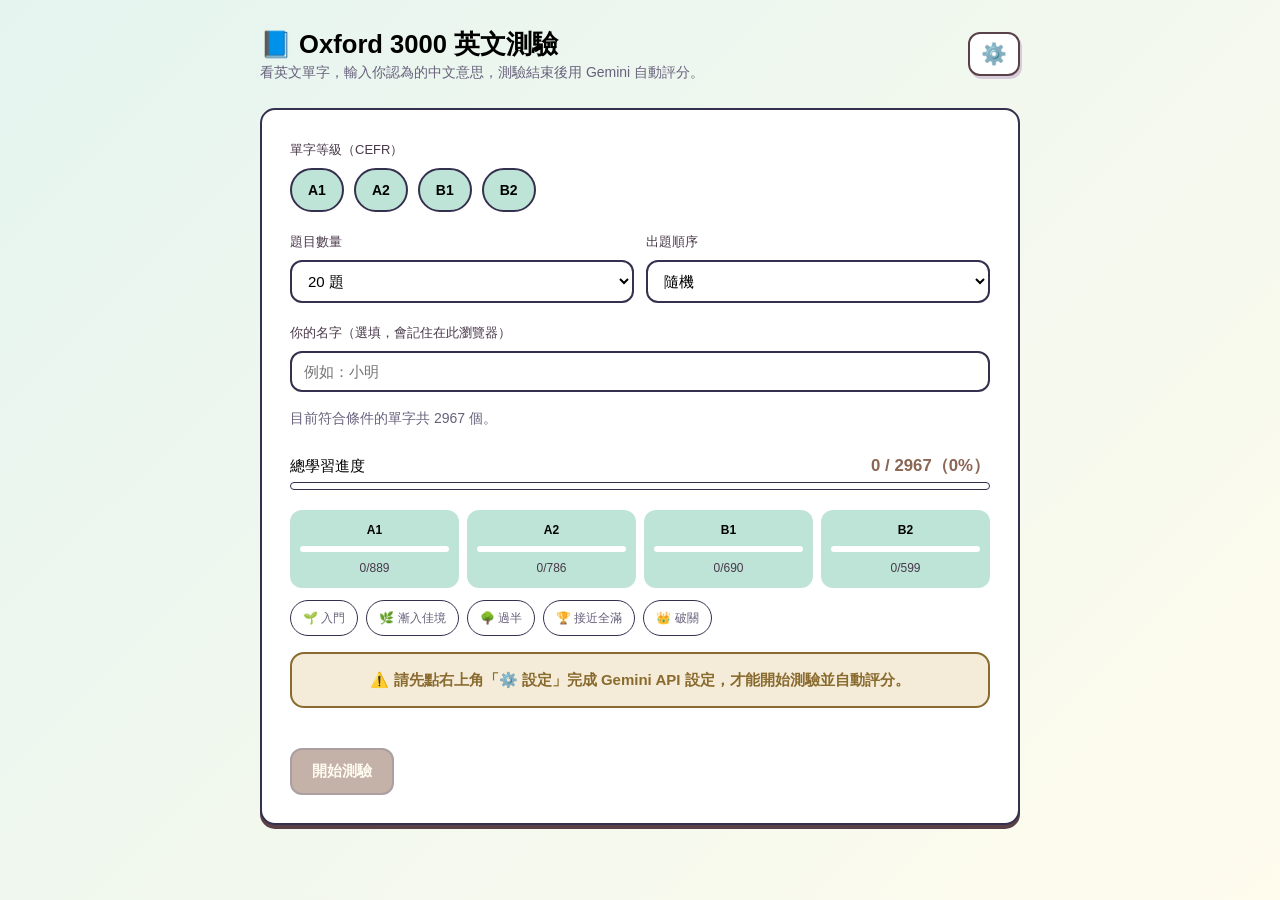
==== oxford3000_quiz.html @ 777d3709 "Add files via upload 重構、修改動線、新增遺忘曲線訓練" ====
<!DOCTYPE html>
<html lang="zh-Hant">
<head>
<meta charset="UTF-8">
<meta name="viewport" content="width=device-width, initial-scale=1.0">
<title>Oxford 3000 單字測驗</title>
<link rel="stylesheet" href="oxford3000_quiz.css">
</head>
<body>
<div class="wrap">
  <div class="row" style="justify-content:space-between; align-items:flex-start; flex-wrap:nowrap; gap:12px;">
    <div>
      <h1>📘 Oxford 3000 英文測驗</h1>
      <p class="sub">看英文單字，輸入你認為的中文意思，測驗結束後用 Gemini 自動評分。</p>
    </div>
    <button type="button" class="icon-btn secondary" id="openSettingsBtn" title="設定">⚙️</button>
  </div>

  <!-- SETUP SCREEN -->
  <div class="card" id="setupScreen">
    <div class="card hidden" id="resumeBanner" style="background:var(--color-warning-surface); border-color:var(--color-warning); padding:16px; margin-bottom:18px;">
      <p style="margin:0 0 10px; font-size:.9rem;">偵測到上次有一份未完成的測驗（進度：<span id="resumeProgress"></span>），是否要繼續？</p>
      <div class="actions" style="margin-top:0;">
        <button id="resumeBtn">繼續上次測驗</button>
        <button class="secondary" id="discardResumeBtn">放棄並清除紀錄</button>
      </div>
    </div>
    <div class="row" style="margin-bottom:18px;">
      <div class="field">
        <label>單字等級（CEFR）</label>
        <div class="levels" id="levelChips">
          <div class="chip active" data-level="A1">A1</div>
          <div class="chip active" data-level="A2">A2</div>
          <div class="chip active" data-level="B1">B1</div>
          <div class="chip active" data-level="B2">B2</div>
        </div>
      </div>
    </div>
    <div class="row" style="margin-bottom:18px;">
      <div class="field">
        <label>題目數量</label>
        <select id="questionCount">
          <option value="10">10 題</option>
          <option value="20" selected>20 題</option>
          <option value="50">50 題</option>
          <option value="100">100 題</option>
          <option value="all">全部（符合條件的單字）</option>
        </select>
      </div>
      <div class="field">
        <label>出題順序</label>
        <select id="orderMode">
          <option value="random" selected>隨機</option>
          <option value="sequential">依單字表順序</option>
        </select>
      </div>
    </div>
    <div class="row">
      <div class="field">
        <label>你的名字（選填，會記住在此瀏覽器）</label>
        <input type="text" id="userName" placeholder="例如：小明">
      </div>
    </div>
    <p id="poolInfo" class="sub" style="margin-top:14px;"></p>

    <div class="hidden" id="fullClearBanner">
      <div class="full-clear-banner">👑 恭喜！Oxford 3000 全部單字都已經學會，平台已破關！</div>
    </div>

    <div class="dashboard" id="dashboard">
      <div class="dash-total">
        <span>總學習進度</span>
        <b id="dashProgressLabel">0 / 0</b>
      </div>
      <div class="progress-bar"><div class="progress-fill" id="dashProgressFill"></div></div>
      <div class="level-progress-row" id="levelProgressRow"></div>
      <div class="badge-row" id="badgeRow"></div>
      <p class="sub hidden" id="upcomingReviewNote" style="margin:10px 0 0;"></p>
    </div>

    <div class="hidden" id="geminiRequiredBanner" style="margin:16px 0 4px;">
      <div class="notice-banner">⚠️ 請先點右上角「⚙️ 設定」完成 Gemini API 設定，才能開始測驗並自動評分。</div>
    </div>

    <div class="row hidden" id="reinforceRow" style="margin:16px 0 4px;">
      <label style="display:flex; align-items:center; gap:8px; cursor:pointer; margin:0;">
        <input type="checkbox" id="includeMasteredChk">
        包含已學會單字（鞏固複習，答錯會退回待複習）
      </label>
    </div>

    <div class="actions" id="practiceActions">
      <button class="secondary hidden" id="reviewBtn">🔁 複習測驗</button>
      <button class="secondary hidden" id="flashcardBtn">📇 閃卡複習</button>
    </div>

    <div class="actions">
      <button id="startBtn" disabled title="請先完成 Gemini API 設定">開始測驗</button>
    </div>
  </div>

  <!-- QUIZ SCREEN -->
  <div class="card hidden" id="quizScreen">
    <div class="quiz-mode-badge hidden" id="quizModeBadge">🔁 複習測驗</div>
    <div class="progress-text" id="progressText"></div>
    <div class="progress-bar"><div class="progress-fill" id="progressFill"></div></div>
    <div class="word-display">
      <div class="word" id="currentWord">word</div>
      <div class="level-badge" id="currentLevel">A1</div>
    </div>
    <label for="answerInput">請輸入中文意思</label>
    <div class="answer-row">
      <input type="text" class="answer-input" id="answerInput" autocomplete="off" placeholder="輸入中文意思，按 Enter 下一題">
      <button type="button" class="icon-btn mic-btn hidden" id="micBtn" title="語音輸入">🎤</button>
      <button type="button" class="icon-btn clear-btn" id="clearAnswerBtn" title="清除（Esc）">✕</button>
    </div>
    <div class="nav-actions">
      <button class="secondary" id="prevBtn">← 上一題</button>
      <div class="mid">
        <button class="secondary" id="skipBtn">跳過</button>
      </div>
      <button id="nextBtn">下一題 →</button>
    </div>
    <div class="actions">
      <button class="secondary" id="finishBtn">提早結束並產生結果</button>
    </div>
  </div>

  <!-- RESULT SCREEN -->
  <div class="card hidden" id="resultScreen">
    <h2 style="margin-top:0;">✅ 測驗完成</h2>
    <div class="stat-row">
      <div class="stat"><b id="statTotal">0</b>總題數</div>
      <div class="stat"><b id="statAnswered">0</b>已作答</div>
      <div class="stat"><b id="statSkipped">0</b>跳過</div>
    </div>

    <div class="card" id="geminiGradeBox" style="background:var(--color-surface-raised); border-color:var(--color-border-default); padding:16px; margin-bottom:18px;">
      <div class="row" style="justify-content:space-between; align-items:center; gap:12px;">
        <p class="sub" style="margin:0;">🔮 直接呼叫你設定好的 Gemini API 評分，結果會立即更新學習進度與閃卡。</p>
        <button type="button" id="geminiGradeBtn" disabled title="尚未設定 Gemini API，請先點右上角「⚙️ 設定」填寫">🔮 使用 Gemini 自動評分</button>
      </div>
      <div class="hidden" id="geminiGradeLoading" style="margin:10px 0 0; display:flex; align-items:center; gap:10px;">
        <span class="spinner" aria-hidden="true"></span>
        <span class="sub" id="geminiGradeLoadingText" style="margin:0;"></span>
      </div>
      <p class="sub hidden" id="geminiGradeStatus" style="margin:10px 0 0;"></p>
      <div class="actions hidden" id="geminiGradeActions" style="margin-top:10px;">
        <button type="button" class="secondary" id="goToFlashcardsAfterGradeBtn">📇 前往閃卡複習</button>
      </div>
    </div>

    <h3>作答回顧</h3>
    <div class="review-list" id="reviewList"></div>

    <div class="actions">
      <button class="secondary" id="restartBtn">重新開始測驗</button>
    </div>
  </div>

  <!-- FLASHCARD SCREEN -->
  <div class="card hidden" id="flashcardScreen">
    <div class="row" style="justify-content:space-between; align-items:center;">
      <h2 style="margin:0;">📇 閃卡複習 <span id="flashcardCount" style="color:var(--color-text-tertiary); font-size:.9rem; font-weight:400;"></span></h2>
      <div class="view-toggle">
        <button class="secondary active" id="flashcardListModeBtn">列表</button>
        <button class="secondary" id="flashcardFlipModeBtn">翻卡</button>
      </div>
    </div>

    <div id="flashcardListView" style="margin-top:16px;">
      <div class="review-list" id="flashcardList"></div>
    </div>

    <div id="flashcardFlipView" class="hidden" style="margin-top:16px;">
      <div class="progress-text" id="flipProgressText"></div>
      <div class="flip-card" id="flipCard">
        <button type="button" class="icon-btn speak-btn" id="flipSpeakBtn" title="播放發音">🔊</button>
        <div class="flip-card-inner">
          <div class="flip-card-front">
            <div class="word" id="flipWord">word</div>
            <div class="flip-phonetic hidden" id="flipPhoneticFront"></div>
          </div>
          <div class="flip-card-back">
            <div class="word" id="flipMeaning" style="font-size:1.6rem;">意思</div>
            <div class="flip-pos hidden" id="flipPos"></div>
            <div class="flip-phonetic hidden" id="flipPhonetic"></div>
            <div class="flip-soundalike hidden" id="flipSoundAlike"></div>
            <div class="flip-example hidden" id="flipExample"></div>
            <div class="flip-mnemonic hidden" id="flipMnemonic"></div>
            <div class="flip-related hidden" id="flipRelated"></div>
          </div>
        </div>
      </div>
      <p class="sub" style="text-align:center;">點卡片或按空白鍵翻面，按 🔊 或 <kbd>S</kbd> 鍵播放發音</p>
      <div class="nav-actions">
        <button class="secondary" id="flipPrevBtn">← 上一張</button>
        <button id="flipNextBtn">下一張 →</button>
      </div>
    </div>

    <div class="actions">
      <button id="startReviewFromFlashcardBtn">📝 開始複習測驗</button>
      <button class="secondary" id="backFromFlashcardBtn">← 返回</button>
    </div>
  </div>

  <!-- FULL CLEAR CELEBRATION -->
  <div class="full-clear-overlay hidden" id="fullClearOverlay">
    <div class="full-clear-modal">
      <h2>🎉 破關！</h2>
      <p>Oxford 3000 全部 <b id="fullClearTotal">0</b> 個單字都已經學會了！</p>
      <button id="closeFullClearBtn">太棒了</button>
    </div>
  </div>

  <!-- SETTINGS MODAL -->
  <div class="settings-overlay hidden" id="settingsOverlay">
    <div class="settings-modal">
      <div class="row" style="justify-content:space-between; align-items:center; flex-wrap:nowrap; margin-bottom:16px;">
        <h2>⚙️ 設定</h2>
        <button type="button" class="icon-btn clear-btn" id="closeSettingsBtn" title="關閉">✕</button>
      </div>

      <h3>Gemini API 設定</h3>
      <p class="sub" style="margin:0 0 12px;">設定後可在測驗結束時一鍵自動評分。⚠️ 金鑰只會存在你目前這個瀏覽器的 localStorage，僅供個人使用，請勿在公用電腦上啟用；「匯出進度」預設不會包含金鑰。</p>
      <div class="row">
        <div class="field">
          <label>Gemini API Key</label>
          <div class="answer-row">
            <input type="password" id="geminiApiKey" placeholder="貼上你的 Gemini API Key" autocomplete="off">
            <button type="button" class="icon-btn secondary" id="toggleKeyVisibilityBtn" title="顯示/隱藏金鑰">👁️</button>
          </div>
        </div>
        <div class="field">
          <label for="geminiModelId">Model ID</label>
          <input type="text" id="geminiModelId" placeholder="例如：gemini-2.5-flash（可輸入或從清單選擇）" list="geminiModelSuggestions" autocomplete="off">
          <datalist id="geminiModelSuggestions">
            <option value="gemini-3.7-flash">
            <option value="gemini-3.5-flash">
            <option value="gemini-3.5-flash-lite">
          </datalist>
        </div>
      </div>
      <div class="actions" style="margin-top:12px; align-items:center;">
        <button type="button" class="secondary" id="testGeminiBtn">🔌 測試連線</button>
        <span class="sub" id="geminiTestResult" style="margin:0;"></span>
      </div>

      <hr class="settings-divider">

      <h3>進度備份</h3>
      <p class="sub" style="margin:0 0 12px;">可匯出後在其他裝置/瀏覽器匯入還原。</p>
      <div class="row" style="align-items:center;">
        <label style="display:flex; align-items:center; gap:6px; cursor:pointer; margin:0; font-size:.85rem; font-weight:400;">
          <input type="checkbox" id="exportIncludeGeminiKeyChk">
          匯出時包含 API Key
        </label>
      </div>
      <div class="actions" style="margin-top:10px;">
        <button type="button" class="secondary" id="exportProgressBtn">📤 匯出進度</button>
        <button type="button" class="secondary" id="importProgressBtn">📥 匯入進度</button>
        <input type="file" id="importProgressFile" accept="application/json,.json" class="hidden" aria-label="匯入進度檔案">
      </div>
    </div>
  </div>

  <div class="toast" id="toast"></div>
</div>

<script src="oxford3000_words.js"></script>
<script src="oxford3000_quiz.js"></script>
</body>
</html>
---- oxford3000_quiz.css ----
:root{
    /* Typography */
    --font-family:"Microsoft JhengHei","Trebuchet MS",sans-serif;
    --font-size-xs:12px; --font-size-sm:13px; --font-size-md:14px; --font-size-lg:15px;
    --font-size-xl:16px; --font-size-2xl:23px;
    --font-size-base:15px; --line-height-base:24px; --font-weight-base:400;

    /* Color */
    --color-text-primary:#000000; --color-text-secondary:#493849; --color-text-tertiary:#68617c;
    --color-text-inverse:#fff9df;
    --color-surface-muted:#ffffff; --color-surface-raised:#bde4d7; --color-surface-strong:#8a6654;
    --color-border-default:#34304d; --color-border-strong:#594147;
    /* Extended semantic accents (kept within the brand's warm/mint hue family for AA contrast) */
    --color-success:#2f6d4f; --color-danger:#8a3a3a; --color-warning:#8a6b2f;
    --color-success-surface:#dcf0e6; --color-danger-surface:#f4dede; --color-warning-surface:#f4ecd8;

    /* Spacing */
    --space-1:1px; --space-2:3px; --space-3:9px; --space-4:10px; --space-5:11px; --space-6:12px;
    --space-7:14px; --space-8:16px;

    /* Radius / shadow / motion */
    --radius-xs:6px; --radius-sm:12px; --radius-md:14px; --radius-lg:15px;
    --shadow-1:2px 3px 0px 0px rgb(215,204,217);
    --shadow-2:0px 4px 0px 0px rgb(89,65,71);
    --shadow-3:0px 3px 0px 0px rgb(89,65,71);
    --motion-instant:120ms; --motion-fast:180ms;
  }
  *{box-sizing:border-box;}
  body{
    margin:0; font-family:var(--font-family); font-size:var(--font-size-base);
    line-height:var(--line-height-base); font-weight:var(--font-weight-base);
    background:linear-gradient(135deg,rgba(189,228,215,.4),rgba(255,249,223,.55));
    color:var(--color-text-primary); min-height:100vh;
    display:flex; justify-content:center; padding:32px 16px;
  }
  .wrap{width:100%; max-width:760px;}
  h1{font-size:1.6rem; margin:0 0 4px; color:var(--color-text-primary);}
  h2, h3{color:var(--color-text-primary);}
  .sub{color:var(--color-text-tertiary); margin:0 0 24px; font-size:var(--font-size-md);}
  .card{
    background:var(--color-surface-muted); border:2px solid var(--color-border-default);
    border-radius:var(--radius-lg); padding:28px; box-shadow:var(--shadow-2); margin-bottom:20px;
  }
  .row{display:flex; gap:var(--space-6); flex-wrap:wrap; align-items:center;}
  label{font-size:var(--font-size-sm); color:var(--color-text-secondary); display:block; margin-bottom:6px;}
  select, input[type=number], input[type=text], input[type=password]{
    font-family:var(--font-family); font-size:var(--font-size-lg); padding:10px 12px;
    border-radius:var(--radius-sm); border:2px solid var(--color-border-default);
    background:var(--color-surface-muted); color:var(--color-text-primary); width:100%;
    transition:border-color var(--motion-fast), box-shadow var(--motion-fast);
  }
  select:hover, input[type=number]:hover, input[type=text]:hover, input[type=password]:hover{
    border-color:var(--color-border-strong);
  }
  select:focus-visible, input[type=number]:focus-visible, input[type=text]:focus-visible, input[type=password]:focus-visible{
    outline:3px solid var(--color-surface-strong); outline-offset:1px; border-color:var(--color-border-strong);
  }
  select:disabled, input:disabled{opacity:.5; cursor:not-allowed;}
  .field{flex:1; min-width:140px;}
  .levels{display:flex; gap:10px; flex-wrap:wrap;}
  .chip{
    border:2px solid var(--color-border-default); border-radius:999px; padding:8px 16px; cursor:pointer;
    font-size:var(--font-size-md); user-select:none; background:var(--color-surface-muted);
    color:var(--color-text-secondary); transition:background var(--motion-fast), color var(--motion-fast);
  }
  .chip:hover{border-color:var(--color-border-strong);}
  .chip:focus-visible{outline:3px solid var(--color-surface-strong); outline-offset:1px;}
  .chip.active{background:var(--color-surface-raised); border-color:var(--color-border-default); color:var(--color-text-primary); font-weight:600;}
  button{
    font-family:var(--font-family); font-size:var(--font-size-lg); padding:12px 20px;
    border-radius:var(--radius-sm); border:2px solid var(--color-border-strong); cursor:pointer;
    background:var(--color-surface-strong); color:var(--color-text-inverse); font-weight:600;
    box-shadow:var(--shadow-3); transition:transform var(--motion-instant), box-shadow var(--motion-instant), background var(--motion-fast);
  }
  button:hover{transform:translateY(-2px); box-shadow:0px 5px 0px 0px rgb(89,65,71);}
  button:active{transform:translateY(1px); box-shadow:0px 1px 0px 0px rgb(89,65,71);}
  button:focus-visible{outline:3px solid var(--color-border-default); outline-offset:2px;}
  button.secondary{background:var(--color-surface-muted); color:var(--color-surface-strong); border:2px solid var(--color-border-strong); box-shadow:var(--shadow-1);}
  button.secondary:hover{background:var(--color-surface-raised);}
  button:disabled{opacity:.5; cursor:not-allowed; transform:none; box-shadow:none;}
  .actions{display:flex; gap:10px; flex-wrap:wrap; margin-top:20px;}
  .hidden{display:none !important;}

  .progress-bar{height:8px; background:var(--color-surface-muted); border:1px solid var(--color-border-default); border-radius:99px; overflow:hidden; margin-bottom:20px;}
  .progress-fill{height:100%; background:var(--color-surface-strong); width:0%; transition:width .2s;}
  .progress-text{font-size:var(--font-size-sm); color:var(--color-text-tertiary); margin-bottom:6px;}

  .word-display{text-align:center; margin:28px 0;}
  .word{font-size:2.6rem; font-weight:700; letter-spacing:.5px; color:var(--color-text-primary);}
  .level-badge{
    display:inline-block; font-size:var(--font-size-xs); padding:3px 10px; border-radius:999px;
    background:var(--color-surface-raised); color:var(--color-text-secondary); margin-top:8px; font-weight:600;
  }
  .answer-input{
    font-size:1.3rem; padding:14px 16px; text-align:center; width:100%;
    border-radius:var(--radius-sm); border:2px solid var(--color-border-default);
  }
  .answer-input:focus-visible{outline:3px solid var(--color-surface-strong); outline-offset:1px; border-color:var(--color-border-strong);}
  .nav-actions{display:flex; justify-content:space-between; gap:10px; margin-top:20px;}
  .nav-actions .mid{display:flex; gap:10px; flex:1; justify-content:center;}

  textarea{
    width:100%; min-height:220px; font-family:ui-monospace,Consolas,monospace; font-size:var(--font-size-sm);
    padding:12px; border-radius:var(--radius-sm); border:2px solid var(--color-border-default);
    background:var(--color-surface-muted); color:var(--color-text-primary);
    resize:vertical;
  }
  textarea:focus-visible{outline:3px solid var(--color-surface-strong); outline-offset:1px;}
  .review-list{max-height:340px; overflow-y:auto; border:2px solid var(--color-border-default); border-radius:var(--radius-sm);}
  .review-item{
    display:flex; justify-content:space-between; gap:10px; padding:10px 14px;
    border-bottom:1px solid var(--color-border-default); font-size:var(--font-size-md);
  }
  .review-item:last-child{border-bottom:none;}
  .review-item .rword{font-weight:600; color:var(--color-text-primary);}
  .review-item .rans{color:var(--color-text-tertiary);}
  .review-item .rans.empty{color:var(--color-warning); font-style:italic;}
  .list-speak-btn{
    flex:0 0 auto; background:none; border:none; cursor:pointer; font-size:1rem; padding:2px 8px;
    color:var(--color-surface-strong); border-radius:var(--radius-xs);
  }
  .list-speak-btn:hover{color:var(--color-border-strong); background:var(--color-surface-raised);}
  .list-speak-btn:focus-visible{outline:2px solid var(--color-surface-strong); outline-offset:1px;}
  .toast{
    position:fixed; bottom:24px; left:50%; transform:translateX(-50%);
    background:var(--color-border-default); color:var(--color-text-inverse); padding:10px 18px;
    border-radius:var(--radius-sm); font-size:var(--font-size-md);
    opacity:0; pointer-events:none; transition:.25s;
  }
  .toast.show{opacity:1;}
  .stat-row{display:flex; gap:16px; flex-wrap:wrap; margin-bottom:10px;}
  .stat{background:var(--color-surface-raised); border-radius:var(--radius-sm); padding:10px 16px; font-size:var(--font-size-sm); color:var(--color-text-secondary);}
  .stat b{font-size:1.1rem; display:block; color:var(--color-text-primary);}
  .prompt-box{
    background:var(--color-border-default); color:var(--color-text-inverse); padding:14px; border-radius:var(--radius-sm); font-size:var(--font-size-xs);
    white-space:pre-wrap; font-family:ui-monospace,Consolas,monospace; margin-bottom:14px;
  }
  kbd{background:var(--color-surface-raised); border-radius:4px; padding:1px 6px; font-size:var(--font-size-xs); color:var(--color-text-secondary);}

  /* ---- Answer input with voice + quick clear ---- */
  .answer-row{display:flex; gap:8px; align-items:stretch;}
  .answer-row .answer-input, .answer-row input[type=text], .answer-row input[type=password]{flex:1; min-width:0;}
  .icon-btn{
    flex:0 0 auto; width:52px; padding:0; font-size:1.3rem; display:flex; align-items:center;
    justify-content:center; border-radius:var(--radius-sm); min-height:44px;
  }
  .icon-btn.mic-btn{background:var(--color-surface-muted); color:var(--color-surface-strong); border:2px solid var(--color-border-default);}
  .icon-btn.mic-btn.listening{background:var(--color-danger); border-color:var(--color-danger); color:var(--color-text-inverse); animation:pulse 1s infinite;}
  .icon-btn.clear-btn{background:var(--color-surface-muted); color:var(--color-text-tertiary); border:2px solid var(--color-border-default);}
  .icon-btn.clear-btn:hover{color:var(--color-danger); border-color:var(--color-danger);}
  @keyframes pulse{0%,100%{opacity:1;} 50%{opacity:.6;}}
  .quiz-mode-badge{
    display:inline-block; font-size:var(--font-size-xs); padding:3px 10px; border-radius:999px;
    background:var(--color-danger-surface); color:var(--color-danger); font-weight:600; margin-bottom:10px;
  }

  /* ---- Dashboard / gamification ---- */
  .dashboard{margin-bottom:6px;}
  .dash-total{display:flex; justify-content:space-between; align-items:baseline; margin-bottom:4px;}
  .dash-total b{font-size:1.05rem; color:var(--color-surface-strong);}
  .level-progress-row{display:grid; grid-template-columns:repeat(4,1fr); gap:8px; margin-top:12px;}
  .mini-level{background:var(--color-surface-raised); border-radius:var(--radius-sm); padding:8px 10px; font-size:var(--font-size-xs); text-align:center;}
  .mini-level .lvl-name{font-weight:700; color:var(--color-text-primary); display:block; margin-bottom:4px;}
  .mini-level .mini-bar{height:6px; background:var(--color-surface-muted); border-radius:99px; overflow:hidden; margin:4px 0;}
  .mini-level .mini-fill{height:100%; background:var(--color-surface-strong);}
  .mini-level .lvl-count{color:var(--color-text-secondary);}
  .badge-row{display:flex; gap:8px; flex-wrap:wrap; margin-top:12px;}
  .badge-chip{
    font-size:var(--font-size-xs); padding:5px 12px; border-radius:999px; background:var(--color-surface-muted); color:var(--color-text-tertiary);
    border:1px solid var(--color-border-default);
  }
  .badge-chip.earned{background:var(--color-warning-surface); color:var(--color-warning); border-color:var(--color-warning); font-weight:600;}
  .full-clear-banner{
    background:var(--color-surface-raised); border:2px solid var(--color-border-default); border-radius:var(--radius-md); padding:16px; text-align:center;
    font-weight:700; color:var(--color-text-primary); margin-bottom:16px;
  }

  /* ---- Flashcards ---- */
  .flip-card{perspective:1200px; margin:24px auto; max-width:460px; width:100%; height:340px; cursor:pointer; position:relative;}
  .flip-card .speak-btn{
    position:absolute; top:10px; right:10px; z-index:5; width:44px; min-height:44px;
    background:var(--color-surface-muted); color:var(--color-surface-strong); border:2px solid var(--color-border-default);
  }
  .flip-card .speak-btn:hover{background:var(--color-surface-raised);}
  .flip-card-inner{
    position:relative; width:100%; height:100%; transition:transform .5s; transform-style:preserve-3d;
  }
  .flip-card.flipped .flip-card-inner{transform:rotateY(180deg);}
  .flip-card-front, .flip-card-back{
    position:absolute; inset:0; backface-visibility:hidden; border-radius:var(--radius-lg); display:flex;
    flex-direction:column; align-items:center; justify-content:center; gap:10px;
    border:2px solid var(--color-border-default); background:var(--color-surface-muted);
    padding:20px; text-align:center; box-shadow:var(--shadow-2); overflow-y:auto;
  }
  .flip-card-back{transform:rotateY(180deg); background:var(--color-surface-raised);}
  .flip-pos{
    font-size:var(--font-size-xs); font-weight:600; color:var(--color-text-inverse); background:var(--color-surface-strong);
    padding:3px 12px; border-radius:999px;
  }
  .flip-example{font-size:var(--font-size-md); color:var(--color-text-primary); line-height:1.5;}
  .flip-example .zh{color:var(--color-text-tertiary); display:block; margin-top:2px; font-size:var(--font-size-sm);}
  .flip-mnemonic{
    font-size:var(--font-size-sm); color:var(--color-text-secondary); background:var(--color-surface-muted); border:1px solid var(--color-border-default); border-radius:var(--radius-sm); padding:8px 12px;
    line-height:1.4;
  }
  .flip-related{font-size:var(--font-size-sm); color:var(--color-text-tertiary);}
  .flip-phonetic{font-size:1rem; color:var(--color-surface-strong); font-family:ui-monospace,Consolas,monospace;}
  .flip-soundalike{
    font-size:var(--font-size-sm); color:var(--color-warning); background:var(--color-warning-surface); border-radius:var(--radius-sm); padding:8px 12px;
    line-height:1.4;
  }
  .view-toggle{display:flex; gap:8px;}
  .view-toggle button.active{background:var(--color-surface-strong); color:var(--color-text-inverse); border-color:var(--color-border-strong);}

  /* ---- Confetti ---- */
  .confetti-piece{
    position:fixed; top:-20px; width:10px; height:16px; opacity:.9; z-index:9999; pointer-events:none;
    animation:confetti-fall linear forwards;
  }
  @keyframes confetti-fall{
    to{transform:translateY(110vh) rotate(540deg); opacity:0;}
  }
  .full-clear-overlay{
    position:fixed; inset:0; background:rgba(52,48,77,.75); display:flex; align-items:center; justify-content:center;
    z-index:9998; padding:20px;
  }
  .full-clear-modal{
    background:var(--color-surface-muted); border:2px solid var(--color-border-default); border-radius:20px; padding:32px 24px; text-align:center; max-width:420px; width:100%;
  }
  .full-clear-modal h2{font-size:1.8rem; margin:0 0 10px;}

  /* ---- Settings modal ---- */
  .settings-overlay{
    position:fixed; inset:0; background:rgba(52,48,77,.75); display:flex; align-items:center; justify-content:center;
    z-index:9998; padding:20px;
  }
  .settings-modal{
    background:var(--color-surface-muted); border:2px solid var(--color-border-default); border-radius:20px; padding:28px 24px;
    max-width:560px; width:100%; max-height:90vh; overflow-y:auto;
  }
  .settings-modal h2{font-size:1.4rem;}
  .settings-modal h3{font-size:1rem; margin:0 0 4px;}
  .settings-divider{border:none; border-top:1px solid var(--color-border-default); margin:20px 0;}

  /* ---- Notice banner (e.g. Gemini not configured yet) ---- */
  .notice-banner{
    background:var(--color-warning-surface); border:2px solid var(--color-warning); border-radius:var(--radius-md); padding:14px 16px; text-align:center;
    font-weight:600; color:var(--color-warning);
  }

  /* ---- Loading spinner (Gemini grading in progress) ---- */
  .spinner{
    width:20px; height:20px; border:3px solid var(--color-surface-raised); border-top-color:var(--color-surface-strong);
    border-radius:50%; animation:spin .8s linear infinite; flex:0 0 auto;
  }
  @keyframes spin{to{transform:rotate(360deg);}}

  /* ---- Review list grading badge (✅/❌/➖ after Gemini grading) ---- */
  .grade-badge{display:inline-block; min-width:1.3em; text-align:center;}

  /* ---- RWD ---- */
  @media (max-width: 640px){
    body{padding:16px 10px;}
    .card{padding:18px;}
    h1{font-size:1.3rem;}
    .word{font-size:2rem;}
    .row{gap:10px;}
    .field{min-width:100%;}
    button{padding:12px 16px; min-height:44px;}
    .nav-actions{flex-wrap:wrap;}
    .nav-actions .mid{order:3; width:100%;}
    .nav-actions button{flex:1; min-width:100px;}
    .review-item{flex-direction:column; align-items:flex-start; gap:4px;}
    .level-progress-row{grid-template-columns:repeat(2,1fr);}
    .settings-modal{padding:20px 16px;}
    .actions{gap:8px;}
    .actions button{flex:1; min-width:140px;}
    .flip-card{height:300px;}
  }
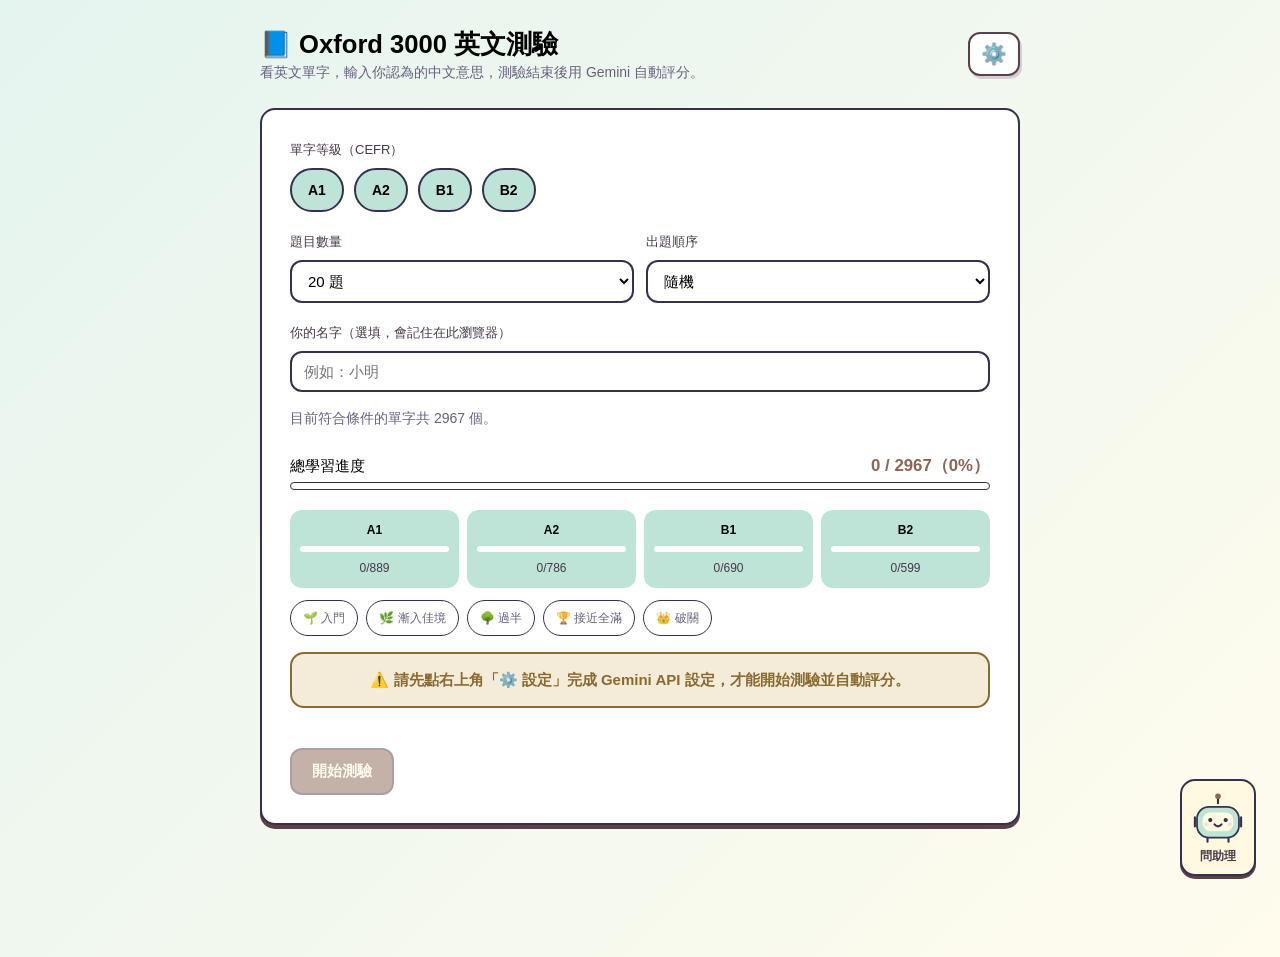
==== commit 0433e1ee: "Add files via upload 新增 AI 學習助理" ====
--- a/oxford3000_quiz.html
+++ b/oxford3000_quiz.html
@@ -1,274 +1,345 @@
-<!DOCTYPE html>
-<html lang="zh-Hant">
-<head>
-<meta charset="UTF-8">
-<meta name="viewport" content="width=device-width, initial-scale=1.0">
-<title>Oxford 3000 單字測驗</title>
-<link rel="stylesheet" href="oxford3000_quiz.css">
-</head>
-<body>
-<div class="wrap">
-  <div class="row" style="justify-content:space-between; align-items:flex-start; flex-wrap:nowrap; gap:12px;">
-    <div>
-      <h1>📘 Oxford 3000 英文測驗</h1>
-      <p class="sub">看英文單字，輸入你認為的中文意思，測驗結束後用 Gemini 自動評分。</p>
-    </div>
-    <button type="button" class="icon-btn secondary" id="openSettingsBtn" title="設定">⚙️</button>
+<!DOCTYPE html>
+<html lang="zh-Hant">
+<head>
+<meta charset="UTF-8">
+<meta name="viewport" content="width=device-width, initial-scale=1.0, viewport-fit=cover">
+<title>Oxford 3000 單字測驗</title>
+<link rel="stylesheet" href="oxford3000_quiz.css">
+</head>
+<body>
+<div class="wrap">
+  <div class="row" style="justify-content:space-between; align-items:flex-start; flex-wrap:nowrap; gap:12px;">
+    <div>
+      <h1>📘 Oxford 3000 英文測驗</h1>
+      <p class="sub">看英文單字，輸入你認為的中文意思，測驗結束後用 Gemini 自動評分。</p>
+    </div>
+    <button type="button" class="icon-btn secondary" id="openSettingsBtn" title="設定">⚙️</button>
+  </div>
+
+  <!-- SETUP SCREEN -->
+  <div class="card" id="setupScreen">
+    <div class="card hidden" id="resumeBanner" style="background:var(--color-warning-surface); border-color:var(--color-warning); padding:16px; margin-bottom:18px;">
+      <p style="margin:0 0 10px; font-size:.9rem;">偵測到上次有一份未完成的測驗（進度：<span id="resumeProgress"></span>），是否要繼續？</p>
+      <div class="actions" style="margin-top:0;">
+        <button id="resumeBtn">繼續上次測驗</button>
+        <button class="secondary" id="discardResumeBtn">放棄並清除紀錄</button>
+      </div>
+    </div>
+    <div class="row" style="margin-bottom:18px;">
+      <div class="field">
+        <label>單字等級（CEFR）</label>
+        <div class="levels" id="levelChips">
+          <div class="chip active" data-level="A1">A1</div>
+          <div class="chip active" data-level="A2">A2</div>
+          <div class="chip active" data-level="B1">B1</div>
+          <div class="chip active" data-level="B2">B2</div>
+        </div>
+      </div>
+    </div>
+    <div class="row" style="margin-bottom:18px;">
+      <div class="field">
+        <label>題目數量</label>
+        <select id="questionCount">
+          <option value="10">10 題</option>
+          <option value="20" selected>20 題</option>
+          <option value="50">50 題</option>
+          <option value="100">100 題</option>
+          <option value="all">全部（符合條件的單字）</option>
+        </select>
+      </div>
+      <div class="field">
+        <label>出題順序</label>
+        <select id="orderMode">
+          <option value="random" selected>隨機</option>
+          <option value="sequential">依單字表順序</option>
+        </select>
+      </div>
+    </div>
+    <div class="row">
+      <div class="field">
+        <label>你的名字（選填，會記住在此瀏覽器）</label>
+        <input type="text" id="userName" placeholder="例如：小明">
+      </div>
+    </div>
+    <p id="poolInfo" class="sub" style="margin-top:14px;"></p>
+
+    <div class="hidden" id="fullClearBanner">
+      <div class="full-clear-banner">👑 恭喜！Oxford 3000 全部單字都已經學會，平台已破關！</div>
+    </div>
+
+    <div class="dashboard" id="dashboard">
+      <div class="dash-total">
+        <span>總學習進度</span>
+        <b id="dashProgressLabel">0 / 0</b>
+      </div>
+      <div class="progress-bar"><div class="progress-fill" id="dashProgressFill"></div></div>
+      <div class="level-progress-row" id="levelProgressRow"></div>
+      <div class="badge-row" id="badgeRow"></div>
+      <p class="sub hidden" id="upcomingReviewNote" style="margin:10px 0 0;"></p>
+    </div>
+
+    <div class="hidden" id="geminiRequiredBanner" style="margin:16px 0 4px;">
+      <div class="notice-banner">⚠️ 請先點右上角「⚙️ 設定」完成 Gemini API 設定，才能開始測驗並自動評分。</div>
+    </div>
+
+    <div class="row hidden" id="reinforceRow" style="margin:16px 0 4px;">
+      <label style="display:flex; align-items:center; gap:8px; cursor:pointer; margin:0;">
+        <input type="checkbox" id="includeMasteredChk">
+        包含已學會單字（鞏固複習，答錯會退回待複習）
+      </label>
+    </div>
+
+    <div class="actions" id="practiceActions">
+      <button class="secondary hidden" id="reviewBtn">🔁 複習測驗</button>
+      <button class="secondary hidden" id="flashcardBtn">📇 閃卡複習</button>
+    </div>
+
+    <div class="actions">
+      <button id="startBtn" disabled title="請先完成 Gemini API 設定">開始測驗</button>
+    </div>
+  </div>
+
+  <!-- QUIZ SCREEN -->
+  <div class="card hidden" id="quizScreen">
+    <div class="quiz-mode-badge hidden" id="quizModeBadge">🔁 複習測驗</div>
+    <div class="progress-text" id="progressText"></div>
+    <div class="progress-bar"><div class="progress-fill" id="progressFill"></div></div>
+    <div class="word-display">
+      <div class="word" id="currentWord">word</div>
+      <div class="level-badge" id="currentLevel">A1</div>
+    </div>
+    <label for="answerInput">請輸入中文意思</label>
+    <div class="answer-row">
+      <input type="text" class="answer-input" id="answerInput" autocomplete="off" placeholder="輸入中文意思，按 Enter 下一題">
+      <button type="button" class="icon-btn mic-btn hidden" id="micBtn" title="語音輸入">🎤</button>
+      <button type="button" class="icon-btn clear-btn" id="clearAnswerBtn" title="清除（Esc）">✕</button>
+    </div>
+    <div class="nav-actions">
+      <button class="secondary" id="prevBtn">← 上一題</button>
+      <div class="mid">
+        <button class="secondary" id="skipBtn">跳過</button>
+      </div>
+      <button id="nextBtn">下一題 →</button>
+    </div>
+    <div class="actions">
+      <button class="secondary" id="finishBtn">提早結束並產生結果</button>
+    </div>
+  </div>
+
+  <!-- RESULT SCREEN -->
+  <div class="card hidden" id="resultScreen">
+    <h2 style="margin-top:0;">✅ 測驗完成</h2>
+    <div class="stat-row">
+      <div class="stat"><b id="statTotal">0</b>總題數</div>
+      <div class="stat"><b id="statAnswered">0</b>已作答</div>
+      <div class="stat"><b id="statSkipped">0</b>跳過</div>
+    </div>
+
+    <div class="card" id="geminiGradeBox" style="background:var(--color-surface-raised); border-color:var(--color-border-default); padding:16px; margin-bottom:18px;">
+      <div class="row" style="justify-content:space-between; align-items:center; gap:12px;">
+        <p class="sub" style="margin:0;">🔮 直接呼叫你設定好的 Gemini API 評分，結果會立即更新學習進度與閃卡。</p>
+        <button type="button" id="geminiGradeBtn" disabled title="尚未設定 Gemini API，請先點右上角「⚙️ 設定」填寫">🔮 使用 Gemini 自動評分</button>
+      </div>
+      <div class="hidden" id="geminiGradeLoading" style="margin:10px 0 0; display:flex; align-items:center; gap:10px;">
+        <span class="spinner" aria-hidden="true"></span>
+        <span class="sub" id="geminiGradeLoadingText" style="margin:0;"></span>
+      </div>
+      <p class="sub hidden" id="geminiGradeStatus" style="margin:10px 0 0;"></p>
+      <div class="actions hidden" id="geminiGradeActions" style="margin-top:10px;">
+        <button type="button" class="secondary" id="goToFlashcardsAfterGradeBtn">📇 前往閃卡複習</button>
+      </div>
+    </div>
+
+    <h3>作答回顧</h3>
+    <div class="review-list" id="reviewList"></div>
+
+    <div class="actions">
+      <button class="secondary" id="restartBtn">重新開始測驗</button>
+    </div>
+  </div>
+
+  <!-- FLASHCARD SCREEN -->
+  <div class="card hidden" id="flashcardScreen">
+    <div class="row" style="justify-content:space-between; align-items:center;">
+      <h2 style="margin:0;">📇 閃卡複習 <span id="flashcardCount" style="color:var(--color-text-tertiary); font-size:.9rem; font-weight:400;"></span></h2>
+      <div class="view-toggle">
+        <button class="secondary active" id="flashcardListModeBtn">列表</button>
+        <button class="secondary" id="flashcardFlipModeBtn">翻卡</button>
+      </div>
+    </div>
+
+    <div id="flashcardListView" style="margin-top:16px;">
+      <div class="review-list" id="flashcardList"></div>
+    </div>
+
+    <div id="flashcardFlipView" class="hidden" style="margin-top:16px;">
+      <div class="progress-text" id="flipProgressText"></div>
+      <div class="flip-card" id="flipCard">
+        <div class="flashcard-toolbar">
+          <button type="button" class="secondary" id="flipToggleBtn" aria-expanded="false" aria-controls="flipBack">顯示意思</button>
+          <button type="button" class="secondary" id="flipSpeakBtn" title="播放單字發音">🔊 單字</button>
+          <button type="button" class="secondary" id="flipAskAssistantBtn">問助理</button>
+        </div>
+        <div class="flip-card-inner">
+          <div class="flip-card-front">
+            <div class="word" id="flipWord">word</div>
+            <div class="flip-phonetic hidden" id="flipPhoneticFront"></div>
+          </div>
+          <div class="flip-card-back" id="flipBack" hidden>
+            <div class="word" id="flipMeaning" style="font-size:1.6rem;">意思</div>
+            <div class="flip-pos hidden" id="flipPos"></div>
+            <div class="flip-phonetic hidden" id="flipPhonetic"></div>
+            <div class="flip-soundalike hidden" id="flipSoundAlike"></div>
+            <div class="flip-example hidden" id="flipExample"></div>
+            <button type="button" class="secondary" id="simplifyExampleBtn">換成更簡單的例句</button>
+            <p id="exampleUpdateStatus" class="example-status" role="status" aria-live="polite"></p>
+            <div class="flip-mnemonic hidden" id="flipMnemonic"></div>
+            <div class="flip-related hidden" id="flipRelated"></div>
+          </div>
+        </div>
+      </div>
+      <p class="sub" style="text-align:center;">點卡片空白處或「顯示意思」翻面；空白鍵翻面，S 鍵播放單字。</p>
+      <div class="nav-actions">
+        <button class="secondary" id="flipPrevBtn">← 上一張</button>
+        <button id="flipNextBtn">下一張 →</button>
+      </div>
+    </div>
+
+    <div class="actions">
+      <button id="startReviewFromFlashcardBtn">📝 開始複習測驗</button>
+      <button class="secondary" id="backFromFlashcardBtn">← 返回</button>
+    </div>
+  </div>
+
+  <!-- FULL CLEAR CELEBRATION -->
+  <div class="full-clear-overlay hidden" id="fullClearOverlay">
+    <div class="full-clear-modal">
+      <h2>🎉 破關！</h2>
+      <p>Oxford 3000 全部 <b id="fullClearTotal">0</b> 個單字都已經學會了！</p>
+      <button id="closeFullClearBtn">太棒了</button>
+    </div>
+  </div>
+
+  <!-- SETTINGS MODAL -->
+  <div class="settings-overlay hidden" id="settingsOverlay">
+    <div class="settings-modal">
+      <div class="row" style="justify-content:space-between; align-items:center; flex-wrap:nowrap; margin-bottom:16px;">
+        <h2>⚙️ 設定</h2>
+        <button type="button" class="icon-btn clear-btn" id="closeSettingsBtn" title="關閉">✕</button>
+      </div>
+
+      <h3>Gemini API 設定</h3>
+      <p class="sub" style="margin:0 0 12px;">評分、例句更新與單字小助手共用這組設定。⚠️ 金鑰只會存在你目前這個瀏覽器的 localStorage，僅供個人使用，請勿在公用電腦上啟用；「匯出進度」預設不會包含金鑰。</p>
+      <div class="row">
+        <div class="field">
+          <label>Gemini API Key</label>
+          <div class="answer-row">
+            <input type="password" id="geminiApiKey" placeholder="貼上你的 Gemini API Key" autocomplete="off">
+            <button type="button" class="icon-btn secondary" id="toggleKeyVisibilityBtn" title="顯示/隱藏金鑰">👁️</button>
+          </div>
+        </div>
+        <div class="field">
+          <label for="geminiModelId">Model ID</label>
+          <input type="text" id="geminiModelId" placeholder="例如：gemini-2.5-flash（可輸入或從清單選擇）" list="geminiModelSuggestions" autocomplete="off">
+          <datalist id="geminiModelSuggestions">
+            <option value="gemini-3.7-flash">
+            <option value="gemini-3.5-flash">
+            <option value="gemini-3.5-flash-lite">
+          </datalist>
+        </div>
+      </div>
+      <div class="actions" style="margin-top:12px; align-items:center;">
+        <button type="button" class="secondary" id="testGeminiBtn">🔌 測試連線</button>
+        <span class="sub" id="geminiTestResult" style="margin:0;"></span>
+      </div>
+
+      <hr class="settings-divider">
+
+      <h3>進度備份</h3>
+      <p class="sub" style="margin:0 0 12px;">可匯出後在其他裝置/瀏覽器匯入還原。</p>
+      <div class="row" style="align-items:center;">
+        <label style="display:flex; align-items:center; gap:6px; cursor:pointer; margin:0; font-size:.85rem; font-weight:400;">
+          <input type="checkbox" id="exportIncludeGeminiKeyChk">
+          匯出時包含 API Key
+        </label>
+      </div>
+      <div class="actions" style="margin-top:10px;">
+        <button type="button" class="secondary" id="exportProgressBtn">📤 匯出進度</button>
+        <button type="button" class="secondary" id="importProgressBtn">📥 匯入進度</button>
+        <input type="file" id="importProgressFile" accept="application/json,.json" class="hidden" aria-label="匯入進度檔案">
+      </div>
+    </div>
+  </div>
+
+  <div class="toast" id="toast"></div>
+</div>
+
+<!-- AI CHAT ASSISTANT -->
+<button type="button" class="chat-launcher" id="chatLauncher" aria-label="開啟單字小助手" aria-expanded="false" aria-controls="chatPanel" title="問問單字小助手">
+  <svg class="chat-robot" viewBox="0 0 80 80" aria-hidden="true" focusable="false">
+    <path class="robot-outline" d="M40 19v-8"/>
+    <circle class="robot-antenna" cx="40" cy="9" r="4"/>
+    <rect class="robot-body" x="10" y="24" width="60" height="44" rx="17"/>
+    <rect class="robot-face" x="18" y="32" width="44" height="27" rx="11"/>
+    <path class="robot-outline" d="M7 39v13M73 39v13M25 69v5M55 69v5"/>
+    <circle class="robot-eye" cx="29" cy="43" r="3"/><circle class="robot-eye" cx="51" cy="43" r="3"/>
+    <path class="robot-outline" d="M35 49q5 6 10 0"/>
+    <circle class="robot-cheek" cx="23" cy="49" r="3"/><circle class="robot-cheek" cx="57" cy="49" r="3"/>
+  </svg>
+  <span>問助理</span>
+  <span class="chat-unread hidden" id="chatUnread" aria-hidden="true"></span>
+</button>
+
+<section class="chat-panel hidden" id="chatPanel" role="dialog" aria-modal="false" aria-labelledby="chatTitle" aria-describedby="chatMemoryNote">
+  <header class="chat-header">
+    <div class="chat-heading">
+      <span class="chat-avatar" aria-hidden="true">✦</span>
+      <div><h2 id="chatTitle">單字小助手</h2><span class="chat-mode" id="chatMode">學習解說模式</span></div>
+    </div>
+    <div class="chat-header-actions">
+      <button type="button" class="secondary" id="chatNewBtn">新對話</button>
+      <button type="button" class="secondary chat-close" id="chatCloseBtn" aria-label="收起單字小助手" title="收起">✕</button>
+    </div>
+  </header>
+  <p class="chat-note" id="chatMemoryNote">AI 回答，未搜尋網路 · 記憶最近 10 輪問答</p>
+  <div class="chat-log" id="chatLog" role="log" aria-label="與單字小助手的對話" aria-live="polite" aria-relevant="additions text" tabindex="0">
+    <div class="chat-welcome" id="chatWelcome">
+      <span class="chat-welcome-icon" aria-hidden="true">✦</span>
+      <h3>一起把英文弄懂吧！</h3>
+      <p>問我單字、片語、文法或翻譯。像是「borrow 和 lend 有什麼不同？」</p>
+      <p class="chat-welcome-note">先簡短解釋，再陪你慢慢追問。</p>
+    </div>
   </div>
-
-  <!-- SETUP SCREEN -->
-  <div class="card" id="setupScreen">
-    <div class="card hidden" id="resumeBanner" style="background:var(--color-warning-surface); border-color:var(--color-warning); padding:16px; margin-bottom:18px;">
-      <p style="margin:0 0 10px; font-size:.9rem;">偵測到上次有一份未完成的測驗（進度：<span id="resumeProgress"></span>），是否要繼續？</p>
-      <div class="actions" style="margin-top:0;">
-        <button id="resumeBtn">繼續上次測驗</button>
-        <button class="secondary" id="discardResumeBtn">放棄並清除紀錄</button>
-      </div>
-    </div>
-    <div class="row" style="margin-bottom:18px;">
-      <div class="field">
-        <label>單字等級（CEFR）</label>
-        <div class="levels" id="levelChips">
-          <div class="chip active" data-level="A1">A1</div>
-          <div class="chip active" data-level="A2">A2</div>
-          <div class="chip active" data-level="B1">B1</div>
-          <div class="chip active" data-level="B2">B2</div>
+  <div class="chat-config hidden" id="chatConfigNotice">
+    <span>先完成 Gemini 設定，就可以開始聊天。</span>
+    <button type="button" class="secondary" id="chatSettingsBtn">開啟設定</button>
+  </div>
+  <div class="chat-composer">
+    <div class="chat-shortcuts" id="chatShortcuts" aria-label="快捷提問">
+      <button type="button" class="secondary" data-chat-prompt="explain">解釋單字</button>
+      <button type="button" class="secondary" data-chat-prompt="example">造句</button>
+      <button type="button" class="secondary" data-chat-prompt="compare">比較用法</button>
+    </div>
+    <form id="chatForm">
+      <label for="chatInput">想問什麼？</label>
+      <textarea id="chatInput" rows="3" placeholder="輸入英文問題，或從閃卡按「問助理」…" aria-describedby="chatInputHelp chatInputCount"></textarea>
+      <div class="chat-input-footer">
+        <span id="chatInputCount">0 / 2,000</span>
+        <div class="chat-send-actions">
+          <button type="button" class="secondary hidden" id="chatStopBtn">停止</button>
+          <button type="submit" id="chatSendBtn">送出 ↗</button>
         </div>
       </div>
-    </div>
-    <div class="row" style="margin-bottom:18px;">
-      <div class="field">
-        <label>題目數量</label>
-        <select id="questionCount">
-          <option value="10">10 題</option>
-          <option value="20" selected>20 題</option>
-          <option value="50">50 題</option>
-          <option value="100">100 題</option>
-          <option value="all">全部（符合條件的單字）</option>
-        </select>
-      </div>
-      <div class="field">
-        <label>出題順序</label>
-        <select id="orderMode">
-          <option value="random" selected>隨機</option>
-          <option value="sequential">依單字表順序</option>
-        </select>
-      </div>
-    </div>
-    <div class="row">
-      <div class="field">
-        <label>你的名字（選填，會記住在此瀏覽器）</label>
-        <input type="text" id="userName" placeholder="例如：小明">
-      </div>
-    </div>
-    <p id="poolInfo" class="sub" style="margin-top:14px;"></p>
-
-    <div class="hidden" id="fullClearBanner">
-      <div class="full-clear-banner">👑 恭喜！Oxford 3000 全部單字都已經學會，平台已破關！</div>
-    </div>
-
-    <div class="dashboard" id="dashboard">
-      <div class="dash-total">
-        <span>總學習進度</span>
-        <b id="dashProgressLabel">0 / 0</b>
-      </div>
-      <div class="progress-bar"><div class="progress-fill" id="dashProgressFill"></div></div>
-      <div class="level-progress-row" id="levelProgressRow"></div>
-      <div class="badge-row" id="badgeRow"></div>
-      <p class="sub hidden" id="upcomingReviewNote" style="margin:10px 0 0;"></p>
-    </div>
-
-    <div class="hidden" id="geminiRequiredBanner" style="margin:16px 0 4px;">
-      <div class="notice-banner">⚠️ 請先點右上角「⚙️ 設定」完成 Gemini API 設定，才能開始測驗並自動評分。</div>
-    </div>
-
-    <div class="row hidden" id="reinforceRow" style="margin:16px 0 4px;">
-      <label style="display:flex; align-items:center; gap:8px; cursor:pointer; margin:0;">
-        <input type="checkbox" id="includeMasteredChk">
-        包含已學會單字（鞏固複習，答錯會退回待複習）
-      </label>
-    </div>
-
-    <div class="actions" id="practiceActions">
-      <button class="secondary hidden" id="reviewBtn">🔁 複習測驗</button>
-      <button class="secondary hidden" id="flashcardBtn">📇 閃卡複習</button>
-    </div>
-
-    <div class="actions">
-      <button id="startBtn" disabled title="請先完成 Gemini API 設定">開始測驗</button>
-    </div>
+    </form>
+    <div class="chat-status-row" role="status" aria-live="polite" aria-atomic="true">
+      <span class="spinner hidden" id="chatSpinner" aria-hidden="true"></span>
+      <span id="chatStatus"></span>
+    </div>
+    <p class="chat-input-help" id="chatInputHelp">Enter 送出 · Shift+Enter 換行 · 重新整理會清空對話</p>
   </div>
-
-  <!-- QUIZ SCREEN -->
-  <div class="card hidden" id="quizScreen">
-    <div class="quiz-mode-badge hidden" id="quizModeBadge">🔁 複習測驗</div>
-    <div class="progress-text" id="progressText"></div>
-    <div class="progress-bar"><div class="progress-fill" id="progressFill"></div></div>
-    <div class="word-display">
-      <div class="word" id="currentWord">word</div>
-      <div class="level-badge" id="currentLevel">A1</div>
-    </div>
-    <label for="answerInput">請輸入中文意思</label>
-    <div class="answer-row">
-      <input type="text" class="answer-input" id="answerInput" autocomplete="off" placeholder="輸入中文意思，按 Enter 下一題">
-      <button type="button" class="icon-btn mic-btn hidden" id="micBtn" title="語音輸入">🎤</button>
-      <button type="button" class="icon-btn clear-btn" id="clearAnswerBtn" title="清除（Esc）">✕</button>
-    </div>
-    <div class="nav-actions">
-      <button class="secondary" id="prevBtn">← 上一題</button>
-      <div class="mid">
-        <button class="secondary" id="skipBtn">跳過</button>
-      </div>
-      <button id="nextBtn">下一題 →</button>
-    </div>
-    <div class="actions">
-      <button class="secondary" id="finishBtn">提早結束並產生結果</button>
-    </div>
-  </div>
-
-  <!-- RESULT SCREEN -->
-  <div class="card hidden" id="resultScreen">
-    <h2 style="margin-top:0;">✅ 測驗完成</h2>
-    <div class="stat-row">
-      <div class="stat"><b id="statTotal">0</b>總題數</div>
-      <div class="stat"><b id="statAnswered">0</b>已作答</div>
-      <div class="stat"><b id="statSkipped">0</b>跳過</div>
-    </div>
-
-    <div class="card" id="geminiGradeBox" style="background:var(--color-surface-raised); border-color:var(--color-border-default); padding:16px; margin-bottom:18px;">
-      <div class="row" style="justify-content:space-between; align-items:center; gap:12px;">
-        <p class="sub" style="margin:0;">🔮 直接呼叫你設定好的 Gemini API 評分，結果會立即更新學習進度與閃卡。</p>
-        <button type="button" id="geminiGradeBtn" disabled title="尚未設定 Gemini API，請先點右上角「⚙️ 設定」填寫">🔮 使用 Gemini 自動評分</button>
-      </div>
-      <div class="hidden" id="geminiGradeLoading" style="margin:10px 0 0; display:flex; align-items:center; gap:10px;">
-        <span class="spinner" aria-hidden="true"></span>
-        <span class="sub" id="geminiGradeLoadingText" style="margin:0;"></span>
-      </div>
-      <p class="sub hidden" id="geminiGradeStatus" style="margin:10px 0 0;"></p>
-      <div class="actions hidden" id="geminiGradeActions" style="margin-top:10px;">
-        <button type="button" class="secondary" id="goToFlashcardsAfterGradeBtn">📇 前往閃卡複習</button>
-      </div>
-    </div>
-
-    <h3>作答回顧</h3>
-    <div class="review-list" id="reviewList"></div>
-
-    <div class="actions">
-      <button class="secondary" id="restartBtn">重新開始測驗</button>
-    </div>
-  </div>
-
-  <!-- FLASHCARD SCREEN -->
-  <div class="card hidden" id="flashcardScreen">
-    <div class="row" style="justify-content:space-between; align-items:center;">
-      <h2 style="margin:0;">📇 閃卡複習 <span id="flashcardCount" style="color:var(--color-text-tertiary); font-size:.9rem; font-weight:400;"></span></h2>
-      <div class="view-toggle">
-        <button class="secondary active" id="flashcardListModeBtn">列表</button>
-        <button class="secondary" id="flashcardFlipModeBtn">翻卡</button>
-      </div>
-    </div>
-
-    <div id="flashcardListView" style="margin-top:16px;">
-      <div class="review-list" id="flashcardList"></div>
-    </div>
-
-    <div id="flashcardFlipView" class="hidden" style="margin-top:16px;">
-      <div class="progress-text" id="flipProgressText"></div>
-      <div class="flip-card" id="flipCard">
-        <button type="button" class="icon-btn speak-btn" id="flipSpeakBtn" title="播放發音">🔊</button>
-        <div class="flip-card-inner">
-          <div class="flip-card-front">
-            <div class="word" id="flipWord">word</div>
-            <div class="flip-phonetic hidden" id="flipPhoneticFront"></div>
-          </div>
-          <div class="flip-card-back">
-            <div class="word" id="flipMeaning" style="font-size:1.6rem;">意思</div>
-            <div class="flip-pos hidden" id="flipPos"></div>
-            <div class="flip-phonetic hidden" id="flipPhonetic"></div>
-            <div class="flip-soundalike hidden" id="flipSoundAlike"></div>
-            <div class="flip-example hidden" id="flipExample"></div>
-            <div class="flip-mnemonic hidden" id="flipMnemonic"></div>
-            <div class="flip-related hidden" id="flipRelated"></div>
-          </div>
-        </div>
-      </div>
-      <p class="sub" style="text-align:center;">點卡片或按空白鍵翻面，按 🔊 或 <kbd>S</kbd> 鍵播放發音</p>
-      <div class="nav-actions">
-        <button class="secondary" id="flipPrevBtn">← 上一張</button>
-        <button id="flipNextBtn">下一張 →</button>
-      </div>
-    </div>
-
-    <div class="actions">
-      <button id="startReviewFromFlashcardBtn">📝 開始複習測驗</button>
-      <button class="secondary" id="backFromFlashcardBtn">← 返回</button>
-    </div>
-  </div>
-
-  <!-- FULL CLEAR CELEBRATION -->
-  <div class="full-clear-overlay hidden" id="fullClearOverlay">
-    <div class="full-clear-modal">
-      <h2>🎉 破關！</h2>
-      <p>Oxford 3000 全部 <b id="fullClearTotal">0</b> 個單字都已經學會了！</p>
-      <button id="closeFullClearBtn">太棒了</button>
-    </div>
-  </div>
-
-  <!-- SETTINGS MODAL -->
-  <div class="settings-overlay hidden" id="settingsOverlay">
-    <div class="settings-modal">
-      <div class="row" style="justify-content:space-between; align-items:center; flex-wrap:nowrap; margin-bottom:16px;">
-        <h2>⚙️ 設定</h2>
-        <button type="button" class="icon-btn clear-btn" id="closeSettingsBtn" title="關閉">✕</button>
-      </div>
-
-      <h3>Gemini API 設定</h3>
-      <p class="sub" style="margin:0 0 12px;">設定後可在測驗結束時一鍵自動評分。⚠️ 金鑰只會存在你目前這個瀏覽器的 localStorage，僅供個人使用，請勿在公用電腦上啟用；「匯出進度」預設不會包含金鑰。</p>
-      <div class="row">
-        <div class="field">
-          <label>Gemini API Key</label>
-          <div class="answer-row">
-            <input type="password" id="geminiApiKey" placeholder="貼上你的 Gemini API Key" autocomplete="off">
-            <button type="button" class="icon-btn secondary" id="toggleKeyVisibilityBtn" title="顯示/隱藏金鑰">👁️</button>
-          </div>
-        </div>
-        <div class="field">
-          <label for="geminiModelId">Model ID</label>
-          <input type="text" id="geminiModelId" placeholder="例如：gemini-2.5-flash（可輸入或從清單選擇）" list="geminiModelSuggestions" autocomplete="off">
-          <datalist id="geminiModelSuggestions">
-            <option value="gemini-3.7-flash">
-            <option value="gemini-3.5-flash">
-            <option value="gemini-3.5-flash-lite">
-          </datalist>
-        </div>
-      </div>
-      <div class="actions" style="margin-top:12px; align-items:center;">
-        <button type="button" class="secondary" id="testGeminiBtn">🔌 測試連線</button>
-        <span class="sub" id="geminiTestResult" style="margin:0;"></span>
-      </div>
-
-      <hr class="settings-divider">
-
-      <h3>進度備份</h3>
-      <p class="sub" style="margin:0 0 12px;">可匯出後在其他裝置/瀏覽器匯入還原。</p>
-      <div class="row" style="align-items:center;">
-        <label style="display:flex; align-items:center; gap:6px; cursor:pointer; margin:0; font-size:.85rem; font-weight:400;">
-          <input type="checkbox" id="exportIncludeGeminiKeyChk">
-          匯出時包含 API Key
-        </label>
-      </div>
-      <div class="actions" style="margin-top:10px;">
-        <button type="button" class="secondary" id="exportProgressBtn">📤 匯出進度</button>
-        <button type="button" class="secondary" id="importProgressBtn">📥 匯入進度</button>
-        <input type="file" id="importProgressFile" accept="application/json,.json" class="hidden" aria-label="匯入進度檔案">
-      </div>
-    </div>
-  </div>
-
-  <div class="toast" id="toast"></div>
-</div>
+</section>
 
 <script src="oxford3000_words.js"></script>
-<script src="oxford3000_quiz.js"></script>
-</body>
-</html>
+<script src="oxford3000_quiz.js"></script>
+</body>
+</html>
--- a/oxford3000_quiz.css
+++ b/oxford3000_quiz.css
@@ -1,279 +1,393 @@
-  :root{
-    /* Typography */
-    --font-family:"Microsoft JhengHei","Trebuchet MS",sans-serif;
-    --font-size-xs:12px; --font-size-sm:13px; --font-size-md:14px; --font-size-lg:15px;
-    --font-size-xl:16px; --font-size-2xl:23px;
-    --font-size-base:15px; --line-height-base:24px; --font-weight-base:400;
+  :root{
+    /* Typography */
+    --font-family:"Microsoft JhengHei","Trebuchet MS",sans-serif;
+    --font-size-xs:12px; --font-size-sm:13px; --font-size-md:14px; --font-size-lg:15px;
+    --font-size-xl:16px; --font-size-2xl:23px;
+    --font-size-base:15px; --line-height-base:24px; --font-weight-base:400;
+
+    /* Color */
+    --color-text-primary:#000000; --color-text-secondary:#493849; --color-text-tertiary:#68617c;
+    --color-text-inverse:#fff9df;
+    --color-surface-muted:#ffffff; --color-surface-raised:#bde4d7; --color-surface-strong:#8a6654;
+    --color-border-default:#34304d; --color-border-strong:#594147;
+    /* Extended semantic accents (kept within the brand's warm/mint hue family for AA contrast) */
+    --color-success:#2f6d4f; --color-danger:#8a3a3a; --color-warning:#8a6b2f;
+    --color-success-surface:#dcf0e6; --color-danger-surface:#f4dede; --color-warning-surface:#f4ecd8;
+
+    /* Spacing */
+    --space-1:1px; --space-2:3px; --space-3:9px; --space-4:10px; --space-5:11px; --space-6:12px;
+    --space-7:14px; --space-8:16px;
+
+    /* Radius / shadow / motion */
+    --radius-xs:6px; --radius-sm:12px; --radius-md:14px; --radius-lg:15px;
+    --shadow-1:2px 3px 0px 0px rgb(215,204,217);
+    --shadow-2:0px 4px 0px 0px rgb(89,65,71);
+    --shadow-3:0px 3px 0px 0px rgb(89,65,71);
+    --motion-instant:120ms; --motion-fast:180ms;
+    --color-chat-cream:#fff9df;
+    --chat-edge:24px; --chat-panel-width:390px; --chat-launcher-size:76px;
+    --chat-panel-height:660px; --chat-launcher-space:112px;
+  }
+  *{box-sizing:border-box;}
+  body{
+    margin:0; font-family:var(--font-family); font-size:var(--font-size-base);
+    line-height:var(--line-height-base); font-weight:var(--font-weight-base);
+    background:linear-gradient(135deg,rgba(189,228,215,.4),rgba(255,249,223,.55));
+    color:var(--color-text-primary); min-height:100vh;
+    display:flex; justify-content:center; padding:32px 16px;
+  }
+  .wrap{width:100%; max-width:760px;}
+  h1{font-size:1.6rem; margin:0 0 4px; color:var(--color-text-primary);}
+  h2, h3{color:var(--color-text-primary);}
+  .sub{color:var(--color-text-tertiary); margin:0 0 24px; font-size:var(--font-size-md);}
+  .card{
+    background:var(--color-surface-muted); border:2px solid var(--color-border-default);
+    border-radius:var(--radius-lg); padding:28px; box-shadow:var(--shadow-2); margin-bottom:20px;
+  }
+  .row{display:flex; gap:var(--space-6); flex-wrap:wrap; align-items:center;}
+  label{font-size:var(--font-size-sm); color:var(--color-text-secondary); display:block; margin-bottom:6px;}
+  select, input[type=number], input[type=text], input[type=password]{
+    font-family:var(--font-family); font-size:var(--font-size-lg); padding:10px 12px;
+    border-radius:var(--radius-sm); border:2px solid var(--color-border-default);
+    background:var(--color-surface-muted); color:var(--color-text-primary); width:100%;
+    transition:border-color var(--motion-fast), box-shadow var(--motion-fast);
+  }
+  select:hover, input[type=number]:hover, input[type=text]:hover, input[type=password]:hover{
+    border-color:var(--color-border-strong);
+  }
+  select:focus-visible, input[type=number]:focus-visible, input[type=text]:focus-visible, input[type=password]:focus-visible{
+    outline:3px solid var(--color-surface-strong); outline-offset:1px; border-color:var(--color-border-strong);
+  }
+  select:disabled, input:disabled{opacity:.5; cursor:not-allowed;}
+  .field{flex:1; min-width:140px;}
+  .levels{display:flex; gap:10px; flex-wrap:wrap;}
+  .chip{
+    border:2px solid var(--color-border-default); border-radius:999px; padding:8px 16px; cursor:pointer;
+    font-size:var(--font-size-md); user-select:none; background:var(--color-surface-muted);
+    color:var(--color-text-secondary); transition:background var(--motion-fast), color var(--motion-fast);
+  }
+  .chip:hover{border-color:var(--color-border-strong);}
+  .chip:focus-visible{outline:3px solid var(--color-surface-strong); outline-offset:1px;}
+  .chip.active{background:var(--color-surface-raised); border-color:var(--color-border-default); color:var(--color-text-primary); font-weight:600;}
+  button{
+    font-family:var(--font-family); font-size:var(--font-size-lg); padding:12px 20px;
+    border-radius:var(--radius-sm); border:2px solid var(--color-border-strong); cursor:pointer;
+    background:var(--color-surface-strong); color:var(--color-text-inverse); font-weight:600;
+    box-shadow:var(--shadow-3); transition:transform var(--motion-instant), box-shadow var(--motion-instant), background var(--motion-fast);
+  }
+  button:hover{transform:translateY(-2px); box-shadow:0px 5px 0px 0px rgb(89,65,71);}
+  button:active{transform:translateY(1px); box-shadow:0px 1px 0px 0px rgb(89,65,71);}
+  button:focus-visible{outline:3px solid var(--color-border-default); outline-offset:2px;}
+  button.secondary{background:var(--color-surface-muted); color:var(--color-surface-strong); border:2px solid var(--color-border-strong); box-shadow:var(--shadow-1);}
+  button.secondary:hover{background:var(--color-surface-raised);}
+  button:disabled{opacity:.5; cursor:not-allowed; transform:none; box-shadow:none;}
+  .actions{display:flex; gap:10px; flex-wrap:wrap; margin-top:20px;}
+  .hidden{display:none !important;}
+
+  .progress-bar{height:8px; background:var(--color-surface-muted); border:1px solid var(--color-border-default); border-radius:99px; overflow:hidden; margin-bottom:20px;}
+  .progress-fill{height:100%; background:var(--color-surface-strong); width:0%; transition:width .2s;}
+  .progress-text{font-size:var(--font-size-sm); color:var(--color-text-tertiary); margin-bottom:6px;}
+
+  .word-display{text-align:center; margin:28px 0;}
+  .word{font-size:2.6rem; font-weight:700; letter-spacing:.5px; color:var(--color-text-primary);}
+  .level-badge{
+    display:inline-block; font-size:var(--font-size-xs); padding:3px 10px; border-radius:999px;
+    background:var(--color-surface-raised); color:var(--color-text-secondary); margin-top:8px; font-weight:600;
+  }
+  .answer-input{
+    font-size:1.3rem; padding:14px 16px; text-align:center; width:100%;
+    border-radius:var(--radius-sm); border:2px solid var(--color-border-default);
+  }
+  .answer-input:focus-visible{outline:3px solid var(--color-surface-strong); outline-offset:1px; border-color:var(--color-border-strong);}
+  .nav-actions{display:flex; justify-content:space-between; gap:10px; margin-top:20px;}
+  .nav-actions .mid{display:flex; gap:10px; flex:1; justify-content:center;}
+
+  textarea{
+    width:100%; min-height:220px; font-family:ui-monospace,Consolas,monospace; font-size:var(--font-size-sm);
+    padding:12px; border-radius:var(--radius-sm); border:2px solid var(--color-border-default);
+    background:var(--color-surface-muted); color:var(--color-text-primary);
+    resize:vertical;
+  }
+  textarea:focus-visible{outline:3px solid var(--color-surface-strong); outline-offset:1px;}
+  .review-list{max-height:340px; overflow-y:auto; border:2px solid var(--color-border-default); border-radius:var(--radius-sm);}
+  .review-item{
+    display:flex; justify-content:space-between; gap:10px; padding:10px 14px;
+    border-bottom:1px solid var(--color-border-default); font-size:var(--font-size-md);
+  }
+  .review-item:last-child{border-bottom:none;}
+  .review-item .rword{font-weight:600; color:var(--color-text-primary);}
+  .review-item .rans{color:var(--color-text-tertiary);}
+  .review-item .rans.empty{color:var(--color-warning); font-style:italic;}
+  .list-speak-btn{
+    flex:0 0 auto; background:none; border:none; cursor:pointer; font-size:1rem; padding:2px 8px;
+    color:var(--color-surface-strong); border-radius:var(--radius-xs);
+  }
+  .list-speak-btn:hover{color:var(--color-border-strong); background:var(--color-surface-raised);}
+  .list-speak-btn:focus-visible{outline:2px solid var(--color-surface-strong); outline-offset:1px;}
+  .toast{
+    position:fixed; bottom:24px; left:50%; transform:translateX(-50%);
+    background:var(--color-border-default); color:var(--color-text-inverse); padding:10px 18px;
+    border-radius:var(--radius-sm); font-size:var(--font-size-md);
+    opacity:0; pointer-events:none; transition:.25s;
+  }
+  .toast.show{opacity:1;}
+  .stat-row{display:flex; gap:16px; flex-wrap:wrap; margin-bottom:10px;}
+  .stat{background:var(--color-surface-raised); border-radius:var(--radius-sm); padding:10px 16px; font-size:var(--font-size-sm); color:var(--color-text-secondary);}
+  .stat b{font-size:1.1rem; display:block; color:var(--color-text-primary);}
+  .prompt-box{
+    background:var(--color-border-default); color:var(--color-text-inverse); padding:14px; border-radius:var(--radius-sm); font-size:var(--font-size-xs);
+    white-space:pre-wrap; font-family:ui-monospace,Consolas,monospace; margin-bottom:14px;
+  }
+  kbd{background:var(--color-surface-raised); border-radius:4px; padding:1px 6px; font-size:var(--font-size-xs); color:var(--color-text-secondary);}
+
+  /* ---- Answer input with voice + quick clear ---- */
+  .answer-row{display:flex; gap:8px; align-items:stretch;}
+  .answer-row .answer-input, .answer-row input[type=text], .answer-row input[type=password]{flex:1; min-width:0;}
+  .icon-btn{
+    flex:0 0 auto; width:52px; padding:0; font-size:1.3rem; display:flex; align-items:center;
+    justify-content:center; border-radius:var(--radius-sm); min-height:44px;
+  }
+  .icon-btn.mic-btn{background:var(--color-surface-muted); color:var(--color-surface-strong); border:2px solid var(--color-border-default);}
+  .icon-btn.mic-btn.listening{background:var(--color-danger); border-color:var(--color-danger); color:var(--color-text-inverse); animation:pulse 1s infinite;}
+  .icon-btn.clear-btn{background:var(--color-surface-muted); color:var(--color-text-tertiary); border:2px solid var(--color-border-default);}
+  .icon-btn.clear-btn:hover{color:var(--color-danger); border-color:var(--color-danger);}
+  @keyframes pulse{0%,100%{opacity:1;} 50%{opacity:.6;}}
+  .quiz-mode-badge{
+    display:inline-block; font-size:var(--font-size-xs); padding:3px 10px; border-radius:999px;
+    background:var(--color-danger-surface); color:var(--color-danger); font-weight:600; margin-bottom:10px;
+  }
+
+  /* ---- Dashboard / gamification ---- */
+  .dashboard{margin-bottom:6px;}
+  .dash-total{display:flex; justify-content:space-between; align-items:baseline; margin-bottom:4px;}
+  .dash-total b{font-size:1.05rem; color:var(--color-surface-strong);}
+  .level-progress-row{display:grid; grid-template-columns:repeat(4,1fr); gap:8px; margin-top:12px;}
+  .mini-level{background:var(--color-surface-raised); border-radius:var(--radius-sm); padding:8px 10px; font-size:var(--font-size-xs); text-align:center;}
+  .mini-level .lvl-name{font-weight:700; color:var(--color-text-primary); display:block; margin-bottom:4px;}
+  .mini-level .mini-bar{height:6px; background:var(--color-surface-muted); border-radius:99px; overflow:hidden; margin:4px 0;}
+  .mini-level .mini-fill{height:100%; background:var(--color-surface-strong);}
+  .mini-level .lvl-count{color:var(--color-text-secondary);}
+  .badge-row{display:flex; gap:8px; flex-wrap:wrap; margin-top:12px;}
+  .badge-chip{
+    font-size:var(--font-size-xs); padding:5px 12px; border-radius:999px; background:var(--color-surface-muted); color:var(--color-text-tertiary);
+    border:1px solid var(--color-border-default);
+  }
+  .badge-chip.earned{background:var(--color-warning-surface); color:var(--color-warning); border-color:var(--color-warning); font-weight:600;}
+  .full-clear-banner{
+    background:var(--color-surface-raised); border:2px solid var(--color-border-default); border-radius:var(--radius-md); padding:16px; text-align:center;
+    font-weight:700; color:var(--color-text-primary); margin-bottom:16px;
+  }
+
+  /* ---- Flashcards ---- */
+  .flip-card{margin:var(--space-8) auto; width:100%; min-width:0; position:relative; overflow-wrap:anywhere;}
+  .flip-card-inner{
+    position:relative; width:100%;
+  }
+  .flip-card-front, .flip-card-back{
+    border-radius:var(--radius-lg); display:flex;
+    flex-direction:column; align-items:center; gap:var(--space-6);
+    border:2px solid var(--color-border-default); background:var(--color-surface-muted);
+    padding:var(--space-8); text-align:center; box-shadow:var(--shadow-2);
+  }
+  .flip-card-front{min-height:12rem; justify-content:center;}
+  .flip-card-back{background:var(--color-surface-raised);}
+  .flip-card-front>*,.flip-card-back>*{min-width:0; max-width:100%;}
+  .flip-card [hidden]{display:none !important;}
+  .flip-card .word{line-height:1.3;}
+  .flashcard-toolbar,.example-audio{display:flex; flex-wrap:wrap; gap:var(--space-6); margin-bottom:var(--space-8);}
+  #flashcardScreen button,#flashcardScreen summary{min-height:44px; white-space:normal; overflow-wrap:anywhere; max-width:100%;}
+  #flashcardScreen .row,.view-toggle{flex-wrap:wrap;}
+  #flashcardScreen .review-item>span{min-width:0; overflow-wrap:anywhere;}
+  .flip-example{width:100%; min-width:0; text-align:left;}
+  .example-block{padding:var(--space-6); background:var(--color-surface-muted); border-radius:var(--radius-sm); margin-bottom:var(--space-6);}
+  .example-block p{margin:var(--space-6) 0;}
+  .example-sentence{font-size:1.15rem; line-height:1.6;}
+  .example-context,.example-status{font-size:var(--font-size-sm); color:var(--color-text-secondary);}
+  .example-status{margin:0; width:100%;}
+  .flip-example summary{cursor:pointer; padding:var(--space-6) 0; color:var(--color-text-secondary);}
+  .flip-example summary:focus-visible{outline:2px solid var(--color-border-default);}
+  body{padding-bottom:calc(32px + env(safe-area-inset-bottom, 0px)); padding-left:max(var(--space-8),env(safe-area-inset-left,0px)); padding-right:max(var(--space-8),env(safe-area-inset-right,0px));}
+  .flip-pos{
+    font-size:var(--font-size-xs); font-weight:600; color:var(--color-text-inverse); background:var(--color-surface-strong);
+    padding:3px 12px; border-radius:999px;
+  }
+  .flip-example{font-size:var(--font-size-md); color:var(--color-text-primary); line-height:1.5;}
+  .flip-example .zh{color:var(--color-text-tertiary); display:block; margin-top:2px; font-size:var(--font-size-sm);}
+  .flip-mnemonic{
+    font-size:var(--font-size-sm); color:var(--color-text-secondary); background:var(--color-surface-muted); border:1px solid var(--color-border-default); border-radius:var(--radius-sm); padding:8px 12px;
+    line-height:1.4;
+  }
+  .flip-related{font-size:var(--font-size-sm); color:var(--color-text-tertiary);}
+  .flip-phonetic{font-size:1rem; color:var(--color-surface-strong); font-family:ui-monospace,Consolas,monospace;}
+  .flip-soundalike{
+    font-size:var(--font-size-sm); color:var(--color-warning); background:var(--color-warning-surface); border-radius:var(--radius-sm); padding:8px 12px;
+    line-height:1.4;
+  }
+  .view-toggle{display:flex; gap:8px;}
+  .view-toggle button.active{background:var(--color-surface-strong); color:var(--color-text-inverse); border-color:var(--color-border-strong);}
+
+  /* ---- Confetti ---- */
+  .confetti-piece{
+    position:fixed; top:-20px; width:10px; height:16px; opacity:.9; z-index:9999; pointer-events:none;
+    animation:confetti-fall linear forwards;
+  }
+  @keyframes confetti-fall{
+    to{transform:translateY(110vh) rotate(540deg); opacity:0;}
+  }
+  .full-clear-overlay{
+    position:fixed; inset:0; background:rgba(52,48,77,.75); display:flex; align-items:center; justify-content:center;
+    z-index:9998; padding:20px;
+  }
+  .full-clear-modal{
+    background:var(--color-surface-muted); border:2px solid var(--color-border-default); border-radius:20px; padding:32px 24px; text-align:center; max-width:420px; width:100%;
+  }
+  .full-clear-modal h2{font-size:1.8rem; margin:0 0 10px;}
+
+  /* ---- Settings modal ---- */
+  .settings-overlay{
+    position:fixed; inset:0; background:rgba(52,48,77,.75); display:flex; align-items:center; justify-content:center;
+    z-index:9998; padding:20px;
+  }
+  .settings-modal{
+    background:var(--color-surface-muted); border:2px solid var(--color-border-default); border-radius:20px; padding:28px 24px;
+    max-width:560px; width:100%; max-height:90vh; overflow-y:auto;
+  }
+  .settings-modal h2{font-size:1.4rem;}
+  .settings-modal h3{font-size:1rem; margin:0 0 4px;}
+  .settings-divider{border:none; border-top:1px solid var(--color-border-default); margin:20px 0;}
+
+  /* ---- Notice banner (e.g. Gemini not configured yet) ---- */
+  .notice-banner{
+    background:var(--color-warning-surface); border:2px solid var(--color-warning); border-radius:var(--radius-md); padding:14px 16px; text-align:center;
+    font-weight:600; color:var(--color-warning);
+  }
+
+  /* ---- Loading spinner (Gemini grading in progress) ---- */
+  .spinner{
+    width:20px; height:20px; border:3px solid var(--color-surface-raised); border-top-color:var(--color-surface-strong);
+    border-radius:50%; animation:spin .8s linear infinite; flex:0 0 auto;
+  }
+  @keyframes spin{to{transform:rotate(360deg);}}
+
+  /* ---- Review list grading badge (✅/❌/➖ after Gemini grading) ---- */
+  .grade-badge{display:inline-block; min-width:1.3em; text-align:center;}
+
+  /* ---- RWD ---- */
+  @media (max-width: 640px){
+    body{padding:var(--space-8) max(var(--space-4),env(safe-area-inset-right,0px)) calc(var(--space-8) + env(safe-area-inset-bottom,0px)) max(var(--space-4),env(safe-area-inset-left,0px));}
+    .card{padding:18px;}
+    h1{font-size:1.3rem;}
+    .word{font-size:2rem;}
+    .row{gap:10px;}
+    .field{min-width:100%;}
+    button{padding:12px 16px; min-height:44px;}
+    .nav-actions{flex-wrap:wrap;}
+    .nav-actions .mid{order:3; width:100%;}
+    .nav-actions button{flex:1; min-width:100px;}
+    .review-item{flex-direction:column; align-items:flex-start; gap:4px;}
+    .level-progress-row{grid-template-columns:repeat(2,1fr);}
+    .settings-modal{padding:20px 16px;}
+    .actions{gap:8px;}
+    .actions button{flex:1; min-width:140px;}
+    #flashcardScreen{padding:var(--space-6);}
+  }
 
-    /* Color */
-    --color-text-primary:#000000; --color-text-secondary:#493849; --color-text-tertiary:#68617c;
-    --color-text-inverse:#fff9df;
-    --color-surface-muted:#ffffff; --color-surface-raised:#bde4d7; --color-surface-strong:#8a6654;
-    --color-border-default:#34304d; --color-border-strong:#594147;
-    /* Extended semantic accents (kept within the brand's warm/mint hue family for AA contrast) */
-    --color-success:#2f6d4f; --color-danger:#8a3a3a; --color-warning:#8a6b2f;
-    --color-success-surface:#dcf0e6; --color-danger-surface:#f4dede; --color-warning-surface:#f4ecd8;
-
-    /* Spacing */
-    --space-1:1px; --space-2:3px; --space-3:9px; --space-4:10px; --space-5:11px; --space-6:12px;
-    --space-7:14px; --space-8:16px;
-
-    /* Radius / shadow / motion */
-    --radius-xs:6px; --radius-sm:12px; --radius-md:14px; --radius-lg:15px;
-    --shadow-1:2px 3px 0px 0px rgb(215,204,217);
-    --shadow-2:0px 4px 0px 0px rgb(89,65,71);
-    --shadow-3:0px 3px 0px 0px rgb(89,65,71);
-    --motion-instant:120ms; --motion-fast:180ms;
-  }
-  *{box-sizing:border-box;}
-  body{
-    margin:0; font-family:var(--font-family); font-size:var(--font-size-base);
-    line-height:var(--line-height-base); font-weight:var(--font-weight-base);
-    background:linear-gradient(135deg,rgba(189,228,215,.4),rgba(255,249,223,.55));
-    color:var(--color-text-primary); min-height:100vh;
-    display:flex; justify-content:center; padding:32px 16px;
-  }
-  .wrap{width:100%; max-width:760px;}
-  h1{font-size:1.6rem; margin:0 0 4px; color:var(--color-text-primary);}
-  h2, h3{color:var(--color-text-primary);}
-  .sub{color:var(--color-text-tertiary); margin:0 0 24px; font-size:var(--font-size-md);}
-  .card{
+  /* ---- AI chat assistant ---- */
+  body{padding-bottom:calc(var(--chat-launcher-space) + env(safe-area-inset-bottom,0px));}
+  .chat-launcher{
+    position:fixed; right:max(var(--chat-edge),env(safe-area-inset-right,0px));
+    bottom:max(var(--chat-edge),env(safe-area-inset-bottom,0px)); z-index:9990;
+    width:var(--chat-launcher-size); padding:var(--space-3) var(--space-2);
+    display:flex; flex-direction:column; align-items:center; gap:var(--space-2);
+    background:var(--color-chat-cream); color:var(--color-text-secondary);
+    border-color:var(--color-border-default); border-radius:var(--radius-lg);
+    font-size:var(--font-size-xs); line-height:1.3;
+  }
+  .chat-launcher:hover{background:var(--color-surface-raised);}
+  .chat-robot{width:56px; height:56px; overflow:visible;}
+  .robot-body{fill:var(--color-surface-raised); stroke:var(--color-border-default); stroke-width:2.5;}
+  .robot-face{fill:var(--color-chat-cream);}
+  .robot-outline{fill:none; stroke:var(--color-border-default); stroke-width:3; stroke-linecap:round;}
+  .robot-eye{fill:var(--color-border-default);}
+  .robot-cheek{fill:var(--color-danger-surface);}
+  .robot-antenna{fill:var(--color-surface-strong);}
+  .chat-unread{position:absolute; right:var(--space-3); top:var(--space-3); width:10px; height:10px; background:var(--color-success); border:2px solid var(--color-chat-cream); border-radius:50%;}
+  .chat-panel{
+    position:fixed; z-index:9990; right:max(var(--chat-edge),env(safe-area-inset-right,0px));
+    bottom:max(var(--chat-edge),env(safe-area-inset-bottom,0px));
+    width:min(var(--chat-panel-width),calc(100vw - var(--chat-edge) * 2));
+    height:var(--chat-panel-height); max-height:calc(100vh - var(--chat-edge) * 2);
+    max-height:calc(var(--chat-viewport-height,100dvh) - var(--chat-edge) * 2);
+    display:flex; flex-direction:column; min-width:0; overflow:hidden;
     background:var(--color-surface-muted); border:2px solid var(--color-border-default);
-    border-radius:var(--radius-lg); padding:28px; box-shadow:var(--shadow-2); margin-bottom:20px;
-  }
-  .row{display:flex; gap:var(--space-6); flex-wrap:wrap; align-items:center;}
-  label{font-size:var(--font-size-sm); color:var(--color-text-secondary); display:block; margin-bottom:6px;}
-  select, input[type=number], input[type=text], input[type=password]{
-    font-family:var(--font-family); font-size:var(--font-size-lg); padding:10px 12px;
-    border-radius:var(--radius-sm); border:2px solid var(--color-border-default);
-    background:var(--color-surface-muted); color:var(--color-text-primary); width:100%;
-    transition:border-color var(--motion-fast), box-shadow var(--motion-fast);
-  }
-  select:hover, input[type=number]:hover, input[type=text]:hover, input[type=password]:hover{
-    border-color:var(--color-border-strong);
-  }
-  select:focus-visible, input[type=number]:focus-visible, input[type=text]:focus-visible, input[type=password]:focus-visible{
-    outline:3px solid var(--color-surface-strong); outline-offset:1px; border-color:var(--color-border-strong);
-  }
-  select:disabled, input:disabled{opacity:.5; cursor:not-allowed;}
-  .field{flex:1; min-width:140px;}
-  .levels{display:flex; gap:10px; flex-wrap:wrap;}
-  .chip{
-    border:2px solid var(--color-border-default); border-radius:999px; padding:8px 16px; cursor:pointer;
-    font-size:var(--font-size-md); user-select:none; background:var(--color-surface-muted);
-    color:var(--color-text-secondary); transition:background var(--motion-fast), color var(--motion-fast);
-  }
-  .chip:hover{border-color:var(--color-border-strong);}
-  .chip:focus-visible{outline:3px solid var(--color-surface-strong); outline-offset:1px;}
-  .chip.active{background:var(--color-surface-raised); border-color:var(--color-border-default); color:var(--color-text-primary); font-weight:600;}
-  button{
-    font-family:var(--font-family); font-size:var(--font-size-lg); padding:12px 20px;
-    border-radius:var(--radius-sm); border:2px solid var(--color-border-strong); cursor:pointer;
-    background:var(--color-surface-strong); color:var(--color-text-inverse); font-weight:600;
-    box-shadow:var(--shadow-3); transition:transform var(--motion-instant), box-shadow var(--motion-instant), background var(--motion-fast);
-  }
-  button:hover{transform:translateY(-2px); box-shadow:0px 5px 0px 0px rgb(89,65,71);}
-  button:active{transform:translateY(1px); box-shadow:0px 1px 0px 0px rgb(89,65,71);}
-  button:focus-visible{outline:3px solid var(--color-border-default); outline-offset:2px;}
-  button.secondary{background:var(--color-surface-muted); color:var(--color-surface-strong); border:2px solid var(--color-border-strong); box-shadow:var(--shadow-1);}
-  button.secondary:hover{background:var(--color-surface-raised);}
-  button:disabled{opacity:.5; cursor:not-allowed; transform:none; box-shadow:none;}
-  .actions{display:flex; gap:10px; flex-wrap:wrap; margin-top:20px;}
-  .hidden{display:none !important;}
-
-  .progress-bar{height:8px; background:var(--color-surface-muted); border:1px solid var(--color-border-default); border-radius:99px; overflow:hidden; margin-bottom:20px;}
-  .progress-fill{height:100%; background:var(--color-surface-strong); width:0%; transition:width .2s;}
-  .progress-text{font-size:var(--font-size-sm); color:var(--color-text-tertiary); margin-bottom:6px;}
-
-  .word-display{text-align:center; margin:28px 0;}
-  .word{font-size:2.6rem; font-weight:700; letter-spacing:.5px; color:var(--color-text-primary);}
-  .level-badge{
-    display:inline-block; font-size:var(--font-size-xs); padding:3px 10px; border-radius:999px;
-    background:var(--color-surface-raised); color:var(--color-text-secondary); margin-top:8px; font-weight:600;
-  }
-  .answer-input{
-    font-size:1.3rem; padding:14px 16px; text-align:center; width:100%;
-    border-radius:var(--radius-sm); border:2px solid var(--color-border-default);
-  }
-  .answer-input:focus-visible{outline:3px solid var(--color-surface-strong); outline-offset:1px; border-color:var(--color-border-strong);}
-  .nav-actions{display:flex; justify-content:space-between; gap:10px; margin-top:20px;}
-  .nav-actions .mid{display:flex; gap:10px; flex:1; justify-content:center;}
-
-  textarea{
-    width:100%; min-height:220px; font-family:ui-monospace,Consolas,monospace; font-size:var(--font-size-sm);
-    padding:12px; border-radius:var(--radius-sm); border:2px solid var(--color-border-default);
-    background:var(--color-surface-muted); color:var(--color-text-primary);
-    resize:vertical;
-  }
-  textarea:focus-visible{outline:3px solid var(--color-surface-strong); outline-offset:1px;}
-  .review-list{max-height:340px; overflow-y:auto; border:2px solid var(--color-border-default); border-radius:var(--radius-sm);}
-  .review-item{
-    display:flex; justify-content:space-between; gap:10px; padding:10px 14px;
-    border-bottom:1px solid var(--color-border-default); font-size:var(--font-size-md);
-  }
-  .review-item:last-child{border-bottom:none;}
-  .review-item .rword{font-weight:600; color:var(--color-text-primary);}
-  .review-item .rans{color:var(--color-text-tertiary);}
-  .review-item .rans.empty{color:var(--color-warning); font-style:italic;}
-  .list-speak-btn{
-    flex:0 0 auto; background:none; border:none; cursor:pointer; font-size:1rem; padding:2px 8px;
-    color:var(--color-surface-strong); border-radius:var(--radius-xs);
-  }
-  .list-speak-btn:hover{color:var(--color-border-strong); background:var(--color-surface-raised);}
-  .list-speak-btn:focus-visible{outline:2px solid var(--color-surface-strong); outline-offset:1px;}
-  .toast{
-    position:fixed; bottom:24px; left:50%; transform:translateX(-50%);
-    background:var(--color-border-default); color:var(--color-text-inverse); padding:10px 18px;
-    border-radius:var(--radius-sm); font-size:var(--font-size-md);
-    opacity:0; pointer-events:none; transition:.25s;
-  }
-  .toast.show{opacity:1;}
-  .stat-row{display:flex; gap:16px; flex-wrap:wrap; margin-bottom:10px;}
-  .stat{background:var(--color-surface-raised); border-radius:var(--radius-sm); padding:10px 16px; font-size:var(--font-size-sm); color:var(--color-text-secondary);}
-  .stat b{font-size:1.1rem; display:block; color:var(--color-text-primary);}
-  .prompt-box{
-    background:var(--color-border-default); color:var(--color-text-inverse); padding:14px; border-radius:var(--radius-sm); font-size:var(--font-size-xs);
-    white-space:pre-wrap; font-family:ui-monospace,Consolas,monospace; margin-bottom:14px;
-  }
-  kbd{background:var(--color-surface-raised); border-radius:4px; padding:1px 6px; font-size:var(--font-size-xs); color:var(--color-text-secondary);}
-
-  /* ---- Answer input with voice + quick clear ---- */
-  .answer-row{display:flex; gap:8px; align-items:stretch;}
-  .answer-row .answer-input, .answer-row input[type=text], .answer-row input[type=password]{flex:1; min-width:0;}
-  .icon-btn{
-    flex:0 0 auto; width:52px; padding:0; font-size:1.3rem; display:flex; align-items:center;
-    justify-content:center; border-radius:var(--radius-sm); min-height:44px;
-  }
-  .icon-btn.mic-btn{background:var(--color-surface-muted); color:var(--color-surface-strong); border:2px solid var(--color-border-default);}
-  .icon-btn.mic-btn.listening{background:var(--color-danger); border-color:var(--color-danger); color:var(--color-text-inverse); animation:pulse 1s infinite;}
-  .icon-btn.clear-btn{background:var(--color-surface-muted); color:var(--color-text-tertiary); border:2px solid var(--color-border-default);}
-  .icon-btn.clear-btn:hover{color:var(--color-danger); border-color:var(--color-danger);}
-  @keyframes pulse{0%,100%{opacity:1;} 50%{opacity:.6;}}
-  .quiz-mode-badge{
-    display:inline-block; font-size:var(--font-size-xs); padding:3px 10px; border-radius:999px;
-    background:var(--color-danger-surface); color:var(--color-danger); font-weight:600; margin-bottom:10px;
-  }
-
-  /* ---- Dashboard / gamification ---- */
-  .dashboard{margin-bottom:6px;}
-  .dash-total{display:flex; justify-content:space-between; align-items:baseline; margin-bottom:4px;}
-  .dash-total b{font-size:1.05rem; color:var(--color-surface-strong);}
-  .level-progress-row{display:grid; grid-template-columns:repeat(4,1fr); gap:8px; margin-top:12px;}
-  .mini-level{background:var(--color-surface-raised); border-radius:var(--radius-sm); padding:8px 10px; font-size:var(--font-size-xs); text-align:center;}
-  .mini-level .lvl-name{font-weight:700; color:var(--color-text-primary); display:block; margin-bottom:4px;}
-  .mini-level .mini-bar{height:6px; background:var(--color-surface-muted); border-radius:99px; overflow:hidden; margin:4px 0;}
-  .mini-level .mini-fill{height:100%; background:var(--color-surface-strong);}
-  .mini-level .lvl-count{color:var(--color-text-secondary);}
-  .badge-row{display:flex; gap:8px; flex-wrap:wrap; margin-top:12px;}
-  .badge-chip{
-    font-size:var(--font-size-xs); padding:5px 12px; border-radius:999px; background:var(--color-surface-muted); color:var(--color-text-tertiary);
-    border:1px solid var(--color-border-default);
-  }
-  .badge-chip.earned{background:var(--color-warning-surface); color:var(--color-warning); border-color:var(--color-warning); font-weight:600;}
-  .full-clear-banner{
-    background:var(--color-surface-raised); border:2px solid var(--color-border-default); border-radius:var(--radius-md); padding:16px; text-align:center;
-    font-weight:700; color:var(--color-text-primary); margin-bottom:16px;
-  }
-
-  /* ---- Flashcards ---- */
-  .flip-card{perspective:1200px; margin:24px auto; max-width:460px; width:100%; height:340px; cursor:pointer; position:relative;}
-  .flip-card .speak-btn{
-    position:absolute; top:10px; right:10px; z-index:5; width:44px; min-height:44px;
-    background:var(--color-surface-muted); color:var(--color-surface-strong); border:2px solid var(--color-border-default);
-  }
-  .flip-card .speak-btn:hover{background:var(--color-surface-raised);}
-  .flip-card-inner{
-    position:relative; width:100%; height:100%; transition:transform .5s; transform-style:preserve-3d;
-  }
-  .flip-card.flipped .flip-card-inner{transform:rotateY(180deg);}
-  .flip-card-front, .flip-card-back{
-    position:absolute; inset:0; backface-visibility:hidden; border-radius:var(--radius-lg); display:flex;
-    flex-direction:column; align-items:center; justify-content:center; gap:10px;
-    border:2px solid var(--color-border-default); background:var(--color-surface-muted);
-    padding:20px; text-align:center; box-shadow:var(--shadow-2); overflow-y:auto;
-  }
-  .flip-card-back{transform:rotateY(180deg); background:var(--color-surface-raised);}
-  .flip-pos{
-    font-size:var(--font-size-xs); font-weight:600; color:var(--color-text-inverse); background:var(--color-surface-strong);
-    padding:3px 12px; border-radius:999px;
-  }
-  .flip-example{font-size:var(--font-size-md); color:var(--color-text-primary); line-height:1.5;}
-  .flip-example .zh{color:var(--color-text-tertiary); display:block; margin-top:2px; font-size:var(--font-size-sm);}
-  .flip-mnemonic{
-    font-size:var(--font-size-sm); color:var(--color-text-secondary); background:var(--color-surface-muted); border:1px solid var(--color-border-default); border-radius:var(--radius-sm); padding:8px 12px;
-    line-height:1.4;
-  }
-  .flip-related{font-size:var(--font-size-sm); color:var(--color-text-tertiary);}
-  .flip-phonetic{font-size:1rem; color:var(--color-surface-strong); font-family:ui-monospace,Consolas,monospace;}
-  .flip-soundalike{
-    font-size:var(--font-size-sm); color:var(--color-warning); background:var(--color-warning-surface); border-radius:var(--radius-sm); padding:8px 12px;
-    line-height:1.4;
-  }
-  .view-toggle{display:flex; gap:8px;}
-  .view-toggle button.active{background:var(--color-surface-strong); color:var(--color-text-inverse); border-color:var(--color-border-strong);}
-
-  /* ---- Confetti ---- */
-  .confetti-piece{
-    position:fixed; top:-20px; width:10px; height:16px; opacity:.9; z-index:9999; pointer-events:none;
-    animation:confetti-fall linear forwards;
-  }
-  @keyframes confetti-fall{
-    to{transform:translateY(110vh) rotate(540deg); opacity:0;}
-  }
-  .full-clear-overlay{
-    position:fixed; inset:0; background:rgba(52,48,77,.75); display:flex; align-items:center; justify-content:center;
-    z-index:9998; padding:20px;
-  }
-  .full-clear-modal{
-    background:var(--color-surface-muted); border:2px solid var(--color-border-default); border-radius:20px; padding:32px 24px; text-align:center; max-width:420px; width:100%;
-  }
-  .full-clear-modal h2{font-size:1.8rem; margin:0 0 10px;}
-
-  /* ---- Settings modal ---- */
-  .settings-overlay{
-    position:fixed; inset:0; background:rgba(52,48,77,.75); display:flex; align-items:center; justify-content:center;
-    z-index:9998; padding:20px;
-  }
-  .settings-modal{
-    background:var(--color-surface-muted); border:2px solid var(--color-border-default); border-radius:20px; padding:28px 24px;
-    max-width:560px; width:100%; max-height:90vh; overflow-y:auto;
-  }
-  .settings-modal h2{font-size:1.4rem;}
-  .settings-modal h3{font-size:1rem; margin:0 0 4px;}
-  .settings-divider{border:none; border-top:1px solid var(--color-border-default); margin:20px 0;}
-
-  /* ---- Notice banner (e.g. Gemini not configured yet) ---- */
-  .notice-banner{
-    background:var(--color-warning-surface); border:2px solid var(--color-warning); border-radius:var(--radius-md); padding:14px 16px; text-align:center;
-    font-weight:600; color:var(--color-warning);
-  }
-
-  /* ---- Loading spinner (Gemini grading in progress) ---- */
-  .spinner{
-    width:20px; height:20px; border:3px solid var(--color-surface-raised); border-top-color:var(--color-surface-strong);
-    border-radius:50%; animation:spin .8s linear infinite; flex:0 0 auto;
-  }
-  @keyframes spin{to{transform:rotate(360deg);}}
-
-  /* ---- Review list grading badge (✅/❌/➖ after Gemini grading) ---- */
-  .grade-badge{display:inline-block; min-width:1.3em; text-align:center;}
-
-  /* ---- RWD ---- */
-  @media (max-width: 640px){
-    body{padding:16px 10px;}
-    .card{padding:18px;}
-    h1{font-size:1.3rem;}
-    .word{font-size:2rem;}
-    .row{gap:10px;}
-    .field{min-width:100%;}
-    button{padding:12px 16px; min-height:44px;}
-    .nav-actions{flex-wrap:wrap;}
-    .nav-actions .mid{order:3; width:100%;}
-    .nav-actions button{flex:1; min-width:100px;}
-    .review-item{flex-direction:column; align-items:flex-start; gap:4px;}
-    .level-progress-row{grid-template-columns:repeat(2,1fr);}
-    .settings-modal{padding:20px 16px;}
-    .actions{gap:8px;}
-    .actions button{flex:1; min-width:140px;}
-    .flip-card{height:300px;}
-  }
+    border-radius:var(--radius-lg); box-shadow:var(--shadow-2);
+  }
+  .chat-header{display:flex; justify-content:space-between; align-items:center; gap:var(--space-3); padding:var(--space-7); background:var(--color-surface-raised); flex:none;}
+  .chat-heading{display:flex; gap:var(--space-3); align-items:center; min-width:0;}
+  .chat-heading h2{font-size:var(--font-size-xl); margin:0; line-height:1.4;}
+  .chat-avatar{display:grid; place-items:center; width:32px; height:32px; border-radius:var(--radius-sm); background:var(--color-chat-cream); color:var(--color-surface-strong); flex:none;}
+  .chat-mode{font-size:var(--font-size-xs); color:var(--color-text-secondary);}
+  .chat-mode.is-hint{color:var(--color-warning); font-weight:600;}
+  .chat-header-actions{display:flex; gap:var(--space-3); flex:none;}
+  .chat-panel button{min-height:44px; font-size:var(--font-size-sm); padding:var(--space-3) var(--space-6); box-shadow:var(--shadow-1);}
+  .chat-close{min-width:44px;}
+  .chat-note{margin:0; padding:var(--space-3) var(--space-7); font-size:var(--font-size-xs); line-height:1.5; color:var(--color-text-secondary); border-bottom:1px solid var(--color-surface-raised); flex:none;}
+  .chat-log{flex:1; min-height:48px; padding:var(--space-7); overflow-y:auto; overscroll-behavior:contain; overflow-wrap:anywhere;}
+  .chat-log:focus-visible{outline:2px solid var(--color-surface-strong); outline-offset:-3px;}
+  .chat-welcome{padding:var(--space-8) var(--space-3); color:var(--color-text-secondary); text-align:center;}
+  .chat-welcome-icon{display:inline-grid; place-items:center; background:var(--color-chat-cream); color:var(--color-surface-strong); width:48px; height:48px; border-radius:50%; font-size:var(--font-size-2xl);}
+  .chat-welcome h3{font-size:var(--font-size-xl); margin:var(--space-6) 0;}
+  .chat-welcome p{font-size:var(--font-size-sm); margin:var(--space-3) 0;}
+  .chat-welcome-note{color:var(--color-text-tertiary);}
+  .chat-turn{margin-bottom:var(--space-8);}
+  .chat-message{max-width:94%; width:fit-content; padding:var(--space-6); border-radius:var(--radius-sm); font-size:var(--font-size-md); line-height:1.7; white-space:pre-wrap; overflow-wrap:anywhere;}
+  .chat-message-user{margin-left:auto; background:var(--color-chat-cream); border:1px solid var(--color-border-default);}
+  .chat-message-assistant{background:var(--color-surface-raised); margin-top:var(--space-6);}
+  .chat-message-label{display:block; font-size:var(--font-size-xs); font-weight:600; margin-bottom:var(--space-2); color:var(--color-text-secondary);}
+  .chat-turn-feedback{font-size:var(--font-size-xs); color:var(--color-danger); margin:var(--space-3) 0;}
+  .chat-turn-feedback.is-stopped{color:var(--color-text-secondary);}
+  .chat-config{padding:var(--space-6) var(--space-7); background:var(--color-warning-surface); color:var(--color-warning); display:flex; align-items:center; gap:var(--space-3); font-size:var(--font-size-xs); line-height:1.5; flex:none;}
+  .chat-config span{flex:1;}
+  .chat-composer{padding:var(--space-6) var(--space-7); border-top:1px solid var(--color-border-default); background:var(--color-surface-muted); flex:none;}
+  .chat-shortcuts{display:flex; gap:var(--space-3); flex-wrap:wrap; margin-bottom:var(--space-3);}
+  .chat-shortcuts button{padding:var(--space-3); flex:1; white-space:nowrap; color:var(--color-text-secondary);}
+  .chat-composer label{font-size:var(--font-size-xs); margin-bottom:var(--space-2);}
+  .chat-composer textarea{
+    display:block; font-family:var(--font-family); font-size:var(--font-size-md); line-height:1.5;
+    min-height:64px; height:76px; max-height:120px; padding:var(--space-3) var(--space-6); resize:vertical;
+  }
+  .chat-input-footer{display:flex; justify-content:space-between; align-items:center; gap:var(--space-3); margin-top:var(--space-3);}
+  #chatInputCount{font-size:var(--font-size-xs); color:var(--color-text-tertiary);}
+  #chatInputCount.is-over-limit{color:var(--color-danger); font-weight:600;}
+  .chat-send-actions{display:flex; gap:var(--space-3);}
+  .chat-status-row{display:flex; align-items:center; gap:var(--space-3); font-size:var(--font-size-xs); line-height:1.4; margin-top:var(--space-3); color:var(--color-text-secondary);}
+  .chat-status-row:has(#chatStatus:empty){display:none;}
+  .chat-status-row .spinner{width:14px; height:14px; border-width:2px;}
+  .chat-input-help{font-size:var(--font-size-xs); line-height:1.4; color:var(--color-text-tertiary); margin:var(--space-3) 0 0;}
+  .list-ask-btn{font-size:var(--font-size-sm); padding:var(--space-3) var(--space-6); flex:none;}
+  .chat-panel.is-compact .chat-welcome{padding:var(--space-3);}
+  .chat-panel.is-compact .chat-welcome-icon,.chat-panel.is-compact .chat-input-help,.chat-panel.is-compact .chat-shortcuts{display:none;}
+  .chat-panel.is-compact textarea{min-height:44px; height:44px;}
+  @media (max-width:640px){
+    .chat-panel{
+      --chat-edge:10px;
+      inset:max(var(--chat-edge),env(safe-area-inset-top,0px)) max(var(--chat-edge),env(safe-area-inset-right,0px)) auto max(var(--chat-edge),env(safe-area-inset-left,0px));
+      top:calc(var(--chat-viewport-top,0px) + max(var(--chat-edge),env(safe-area-inset-top,0px)));
+      width:auto; height:calc(100vh - var(--chat-edge) * 2);
+      height:calc(var(--chat-viewport-height,100dvh) - var(--chat-edge) * 2 - env(safe-area-inset-top,0px) - env(safe-area-inset-bottom,0px));
+      max-height:none;
+    }
+    .chat-header,.chat-composer{padding:var(--space-6);}
+    .chat-note{padding:var(--space-3) var(--space-6);}
+    .chat-composer textarea{font-size:var(--font-size-xl); resize:none;}
+    .chat-launcher{--chat-edge:16px;}
+  }
+  @media (max-height:520px){
+    .chat-welcome{padding:var(--space-3);}
+    .chat-welcome-icon,.chat-input-help,.chat-shortcuts{display:none;}
+    .chat-composer textarea{min-height:44px; height:44px;}
+  }
+  @media (prefers-reduced-motion:reduce){
+    .chat-panel button,.chat-launcher{transition:none;}
+    .chat-status-row .spinner{animation:none;}
+  }
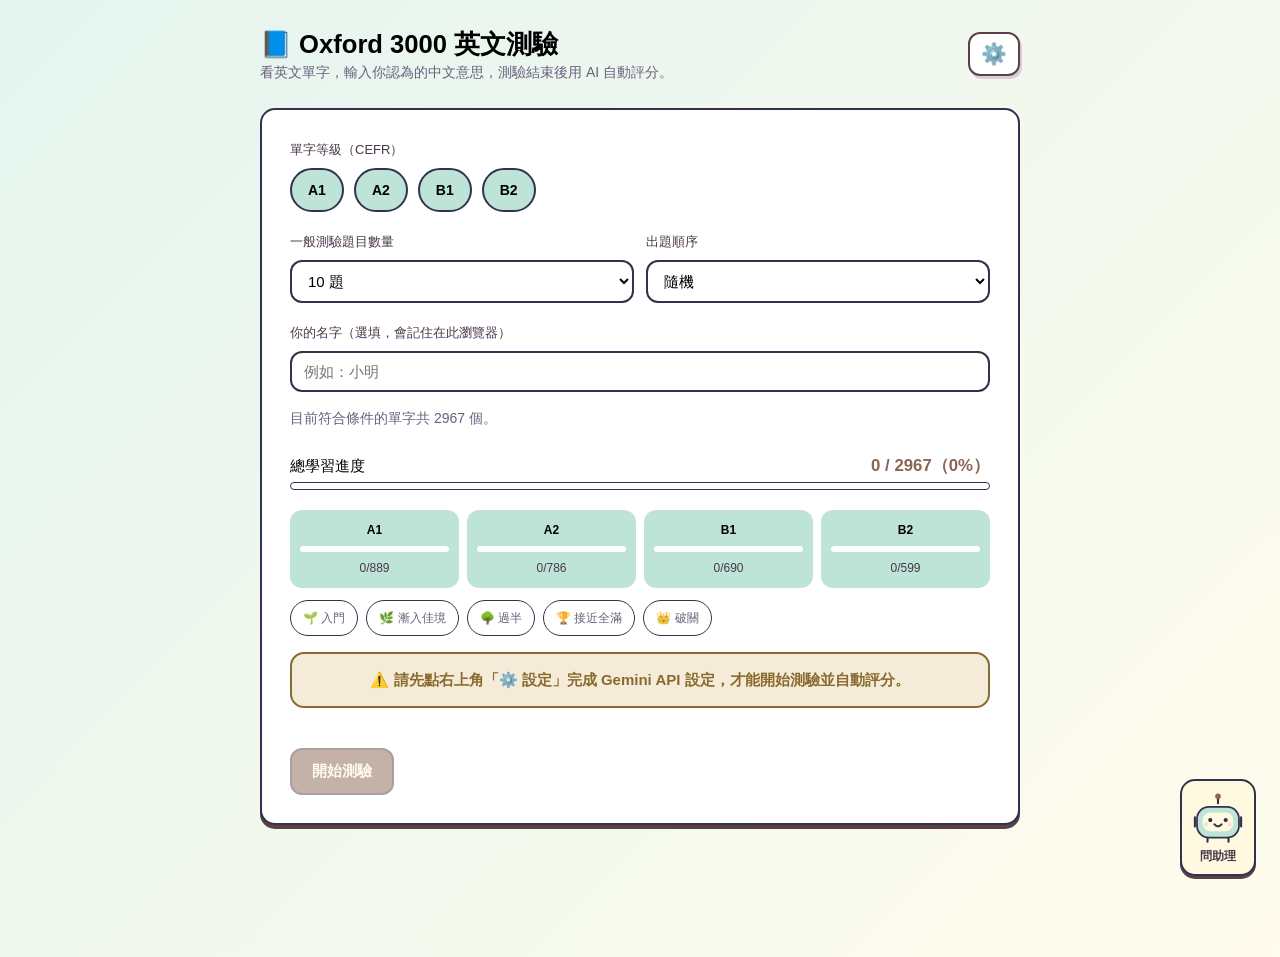
==== commit f2a1f227: "Add files via upload 新增 OpenAI 連接、遺忘曲線規則調整、複習依照順序考每次 20 題" ====
--- a/oxford3000_quiz.html
+++ b/oxford3000_quiz.html
@@ -11,7 +11,7 @@
   <div class="row" style="justify-content:space-between; align-items:flex-start; flex-wrap:nowrap; gap:12px;">
     <div>
       <h1>📘 Oxford 3000 英文測驗</h1>
-      <p class="sub">看英文單字，輸入你認為的中文意思，測驗結束後用 Gemini 自動評分。</p>
+      <p class="sub">看英文單字，輸入你認為的中文意思，測驗結束後用 AI 自動評分。</p>
     </div>
     <button type="button" class="icon-btn secondary" id="openSettingsBtn" title="設定">⚙️</button>
   </div>
@@ -38,10 +38,10 @@
     </div>
     <div class="row" style="margin-bottom:18px;">
       <div class="field">
-        <label>題目數量</label>
-        <select id="questionCount">
-          <option value="10">10 題</option>
-          <option value="20" selected>20 題</option>
+        <label>一般測驗題目數量</label>
+        <select id="questionCount">
+          <option value="10" selected>10 題</option>
+          <option value="20">20 題</option>
           <option value="50">50 題</option>
           <option value="100">100 題</option>
           <option value="all">全部（符合條件的單字）</option>
@@ -79,7 +79,7 @@
     </div>
 
     <div class="hidden" id="geminiRequiredBanner" style="margin:16px 0 4px;">
-      <div class="notice-banner">⚠️ 請先點右上角「⚙️ 設定」完成 Gemini API 設定，才能開始測驗並自動評分。</div>
+      <div class="notice-banner" id="aiRequiredMessage">⚠️ 請先點右上角「⚙️ 設定」完成 AI API 設定，才能開始測驗並自動評分。</div>
     </div>
 
     <div class="row hidden" id="reinforceRow" style="margin:16px 0 4px;">
@@ -137,7 +137,7 @@
 
     <div class="card" id="geminiGradeBox" style="background:var(--color-surface-raised); border-color:var(--color-border-default); padding:16px; margin-bottom:18px;">
       <div class="row" style="justify-content:space-between; align-items:center; gap:12px;">
-        <p class="sub" style="margin:0;">🔮 直接呼叫你設定好的 Gemini API 評分，結果會立即更新學習進度與閃卡。</p>
+        <p class="sub" id="aiGradingDescription" style="margin:0;">🔮 直接呼叫你設定好的 AI API 評分，結果會立即更新學習進度與閃卡。</p>
         <button type="button" id="geminiGradeBtn" disabled title="尚未設定 Gemini API，請先點右上角「⚙️ 設定」填寫">🔮 使用 Gemini 自動評分</button>
       </div>
       <div class="hidden" id="geminiGradeLoading" style="margin:10px 0 0; display:flex; align-items:center; gap:10px;">
@@ -177,8 +177,8 @@
       <div class="flip-card" id="flipCard">
         <div class="flashcard-toolbar">
           <button type="button" class="secondary" id="flipToggleBtn" aria-expanded="false" aria-controls="flipBack">顯示意思</button>
-          <button type="button" class="secondary" id="flipSpeakBtn" title="播放單字發音">🔊 單字</button>
-          <button type="button" class="secondary" id="flipAskAssistantBtn">問助理</button>
+          <button type="button" class="secondary" id="flipSpeakBtn" title="播放單字發音">🔊 單字</button>
+          <button type="button" class="secondary" id="flipAskAssistantBtn">問助理</button>
         </div>
         <div class="flip-card-inner">
           <div class="flip-card-front">
@@ -206,7 +206,7 @@
     </div>
 
     <div class="actions">
-      <button id="startReviewFromFlashcardBtn">📝 開始複習測驗</button>
+      <button id="startReviewFromFlashcardBtn">📝 開始複習測驗（最多 20 題）</button>
       <button class="secondary" id="backFromFlashcardBtn">← 返回</button>
     </div>
   </div>
@@ -228,29 +228,41 @@
         <button type="button" class="icon-btn clear-btn" id="closeSettingsBtn" title="關閉">✕</button>
       </div>
 
-      <h3>Gemini API 設定</h3>
-      <p class="sub" style="margin:0 0 12px;">評分、例句更新與單字小助手共用這組設定。⚠️ 金鑰只會存在你目前這個瀏覽器的 localStorage，僅供個人使用，請勿在公用電腦上啟用；「匯出進度」預設不會包含金鑰。</p>
-      <div class="row">
-        <div class="field">
-          <label>Gemini API Key</label>
+      <h3>AI API 設定</h3>
+      <p class="sub" style="margin:0 0 12px;">評分、例句更新與單字小助手共用這組設定。⚠️ 金鑰只會存在你目前這個瀏覽器的 localStorage，僅供個人使用，請勿在公用電腦上啟用；「匯出進度」預設不會包含金鑰。</p>
+      <div class="row">
+        <div class="field">
+          <label for="aiProvider">AI 服務</label>
+          <select id="aiProvider">
+            <option value="gemini">Gemini</option>
+            <option value="openai">OpenAI</option>
+          </select>
+        </div>
+        <div class="field">
+          <label for="aiApiKey" id="aiApiKeyLabel">Gemini API Key</label>
           <div class="answer-row">
-            <input type="password" id="geminiApiKey" placeholder="貼上你的 Gemini API Key" autocomplete="off">
+            <input type="password" id="aiApiKey" placeholder="貼上你的 Gemini API Key" autocomplete="off">
             <button type="button" class="icon-btn secondary" id="toggleKeyVisibilityBtn" title="顯示/隱藏金鑰">👁️</button>
           </div>
         </div>
         <div class="field">
-          <label for="geminiModelId">Model ID</label>
-          <input type="text" id="geminiModelId" placeholder="例如：gemini-2.5-flash（可輸入或從清單選擇）" list="geminiModelSuggestions" autocomplete="off">
-          <datalist id="geminiModelSuggestions">
-            <option value="gemini-3.7-flash">
-            <option value="gemini-3.5-flash">
-            <option value="gemini-3.5-flash-lite">
-          </datalist>
+          <label for="aiModelSelect">模型</label>
+          <select id="aiModelSelect"></select>
+          <div id="aiCustomModelField" class="hidden">
+            <label for="aiCustomModelId">自訂 Model ID</label>
+            <input type="text" id="aiCustomModelId" placeholder="輸入 Gemini Model ID" autocomplete="off">
+          </div>
         </div>
       </div>
       <div class="actions" style="margin-top:12px; align-items:center;">
         <button type="button" class="secondary" id="testGeminiBtn">🔌 測試連線</button>
         <span class="sub" id="geminiTestResult" style="margin:0;"></span>
+      </div>
+      <div class="row" style="align-items:center; margin-top:12px;">
+        <label style="display:flex; align-items:center; gap:6px; cursor:pointer; margin:0; font-size:.85rem; font-weight:400;">
+          <input type="checkbox" id="logGeminiTokensChk">
+          在 Console 顯示 Token 用量
+        </label>
       </div>
 
       <hr class="settings-divider">
@@ -272,74 +284,74 @@
   </div>
 
   <div class="toast" id="toast"></div>
-</div>
-
-<!-- AI CHAT ASSISTANT -->
-<button type="button" class="chat-launcher" id="chatLauncher" aria-label="開啟單字小助手" aria-expanded="false" aria-controls="chatPanel" title="問問單字小助手">
-  <svg class="chat-robot" viewBox="0 0 80 80" aria-hidden="true" focusable="false">
-    <path class="robot-outline" d="M40 19v-8"/>
-    <circle class="robot-antenna" cx="40" cy="9" r="4"/>
-    <rect class="robot-body" x="10" y="24" width="60" height="44" rx="17"/>
-    <rect class="robot-face" x="18" y="32" width="44" height="27" rx="11"/>
-    <path class="robot-outline" d="M7 39v13M73 39v13M25 69v5M55 69v5"/>
-    <circle class="robot-eye" cx="29" cy="43" r="3"/><circle class="robot-eye" cx="51" cy="43" r="3"/>
-    <path class="robot-outline" d="M35 49q5 6 10 0"/>
-    <circle class="robot-cheek" cx="23" cy="49" r="3"/><circle class="robot-cheek" cx="57" cy="49" r="3"/>
-  </svg>
-  <span>問助理</span>
-  <span class="chat-unread hidden" id="chatUnread" aria-hidden="true"></span>
-</button>
-
-<section class="chat-panel hidden" id="chatPanel" role="dialog" aria-modal="false" aria-labelledby="chatTitle" aria-describedby="chatMemoryNote">
-  <header class="chat-header">
-    <div class="chat-heading">
-      <span class="chat-avatar" aria-hidden="true">✦</span>
-      <div><h2 id="chatTitle">單字小助手</h2><span class="chat-mode" id="chatMode">學習解說模式</span></div>
-    </div>
-    <div class="chat-header-actions">
-      <button type="button" class="secondary" id="chatNewBtn">新對話</button>
-      <button type="button" class="secondary chat-close" id="chatCloseBtn" aria-label="收起單字小助手" title="收起">✕</button>
-    </div>
-  </header>
-  <p class="chat-note" id="chatMemoryNote">AI 回答，未搜尋網路 · 記憶最近 10 輪問答</p>
-  <div class="chat-log" id="chatLog" role="log" aria-label="與單字小助手的對話" aria-live="polite" aria-relevant="additions text" tabindex="0">
-    <div class="chat-welcome" id="chatWelcome">
-      <span class="chat-welcome-icon" aria-hidden="true">✦</span>
-      <h3>一起把英文弄懂吧！</h3>
-      <p>問我單字、片語、文法或翻譯。像是「borrow 和 lend 有什麼不同？」</p>
-      <p class="chat-welcome-note">先簡短解釋，再陪你慢慢追問。</p>
-    </div>
-  </div>
-  <div class="chat-config hidden" id="chatConfigNotice">
-    <span>先完成 Gemini 設定，就可以開始聊天。</span>
-    <button type="button" class="secondary" id="chatSettingsBtn">開啟設定</button>
-  </div>
-  <div class="chat-composer">
-    <div class="chat-shortcuts" id="chatShortcuts" aria-label="快捷提問">
-      <button type="button" class="secondary" data-chat-prompt="explain">解釋單字</button>
-      <button type="button" class="secondary" data-chat-prompt="example">造句</button>
-      <button type="button" class="secondary" data-chat-prompt="compare">比較用法</button>
-    </div>
-    <form id="chatForm">
-      <label for="chatInput">想問什麼？</label>
-      <textarea id="chatInput" rows="3" placeholder="輸入英文問題，或從閃卡按「問助理」…" aria-describedby="chatInputHelp chatInputCount"></textarea>
-      <div class="chat-input-footer">
-        <span id="chatInputCount">0 / 2,000</span>
-        <div class="chat-send-actions">
-          <button type="button" class="secondary hidden" id="chatStopBtn">停止</button>
-          <button type="submit" id="chatSendBtn">送出 ↗</button>
-        </div>
-      </div>
-    </form>
-    <div class="chat-status-row" role="status" aria-live="polite" aria-atomic="true">
-      <span class="spinner hidden" id="chatSpinner" aria-hidden="true"></span>
-      <span id="chatStatus"></span>
-    </div>
-    <p class="chat-input-help" id="chatInputHelp">Enter 送出 · Shift+Enter 換行 · 重新整理會清空對話</p>
-  </div>
-</section>
-
-<script src="oxford3000_words.js"></script>
+</div>
+
+<!-- AI CHAT ASSISTANT -->
+<button type="button" class="chat-launcher" id="chatLauncher" aria-label="開啟單字小助手" aria-expanded="false" aria-controls="chatPanel" title="問問單字小助手">
+  <svg class="chat-robot" viewBox="0 0 80 80" aria-hidden="true" focusable="false">
+    <path class="robot-outline" d="M40 19v-8"/>
+    <circle class="robot-antenna" cx="40" cy="9" r="4"/>
+    <rect class="robot-body" x="10" y="24" width="60" height="44" rx="17"/>
+    <rect class="robot-face" x="18" y="32" width="44" height="27" rx="11"/>
+    <path class="robot-outline" d="M7 39v13M73 39v13M25 69v5M55 69v5"/>
+    <circle class="robot-eye" cx="29" cy="43" r="3"/><circle class="robot-eye" cx="51" cy="43" r="3"/>
+    <path class="robot-outline" d="M35 49q5 6 10 0"/>
+    <circle class="robot-cheek" cx="23" cy="49" r="3"/><circle class="robot-cheek" cx="57" cy="49" r="3"/>
+  </svg>
+  <span>問助理</span>
+  <span class="chat-unread hidden" id="chatUnread" aria-hidden="true"></span>
+</button>
+
+<section class="chat-panel hidden" id="chatPanel" role="dialog" aria-modal="false" aria-labelledby="chatTitle" aria-describedby="chatMemoryNote">
+  <header class="chat-header">
+    <div class="chat-heading">
+      <span class="chat-avatar" aria-hidden="true">✦</span>
+      <div><h2 id="chatTitle">單字小助手</h2><span class="chat-mode" id="chatMode">學習解說模式</span></div>
+    </div>
+    <div class="chat-header-actions">
+      <button type="button" class="secondary" id="chatNewBtn">新對話</button>
+      <button type="button" class="secondary chat-close" id="chatCloseBtn" aria-label="收起單字小助手" title="收起">✕</button>
+    </div>
+  </header>
+  <p class="chat-note" id="chatMemoryNote">AI 回答，未搜尋網路 · 記憶最近 10 輪問答</p>
+  <div class="chat-log" id="chatLog" role="log" aria-label="與單字小助手的對話" aria-live="polite" aria-relevant="additions text" tabindex="0">
+    <div class="chat-welcome" id="chatWelcome">
+      <span class="chat-welcome-icon" aria-hidden="true">✦</span>
+      <h3>一起把英文弄懂吧！</h3>
+      <p>問我單字、片語、文法或翻譯。像是「borrow 和 lend 有什麼不同？」</p>
+      <p class="chat-welcome-note">先簡短解釋，再陪你慢慢追問。</p>
+    </div>
+  </div>
+  <div class="chat-config hidden" id="chatConfigNotice">
+    <span>先完成 AI API 設定，就可以開始聊天。</span>
+    <button type="button" class="secondary" id="chatSettingsBtn">開啟設定</button>
+  </div>
+  <div class="chat-composer">
+    <div class="chat-shortcuts" id="chatShortcuts" aria-label="快捷提問">
+      <button type="button" class="secondary" data-chat-prompt="explain">解釋單字</button>
+      <button type="button" class="secondary" data-chat-prompt="example">造句</button>
+      <button type="button" class="secondary" data-chat-prompt="compare">比較用法</button>
+    </div>
+    <form id="chatForm">
+      <label for="chatInput">想問什麼？</label>
+      <textarea id="chatInput" rows="3" placeholder="輸入英文問題，或從閃卡按「問助理」…" aria-describedby="chatInputHelp chatInputCount"></textarea>
+      <div class="chat-input-footer">
+        <span id="chatInputCount">0 / 2,000</span>
+        <div class="chat-send-actions">
+          <button type="button" class="secondary hidden" id="chatStopBtn">停止</button>
+          <button type="submit" id="chatSendBtn">送出 ↗</button>
+        </div>
+      </div>
+    </form>
+    <div class="chat-status-row" role="status" aria-live="polite" aria-atomic="true">
+      <span class="spinner hidden" id="chatSpinner" aria-hidden="true"></span>
+      <span id="chatStatus"></span>
+    </div>
+    <p class="chat-input-help" id="chatInputHelp">Enter 送出 · Shift+Enter 換行 · 重新整理會清空對話</p>
+  </div>
+</section>
+
+<script src="oxford3000_words.js"></script>
 <script src="oxford3000_quiz.js"></script>
 </body>
 </html>
